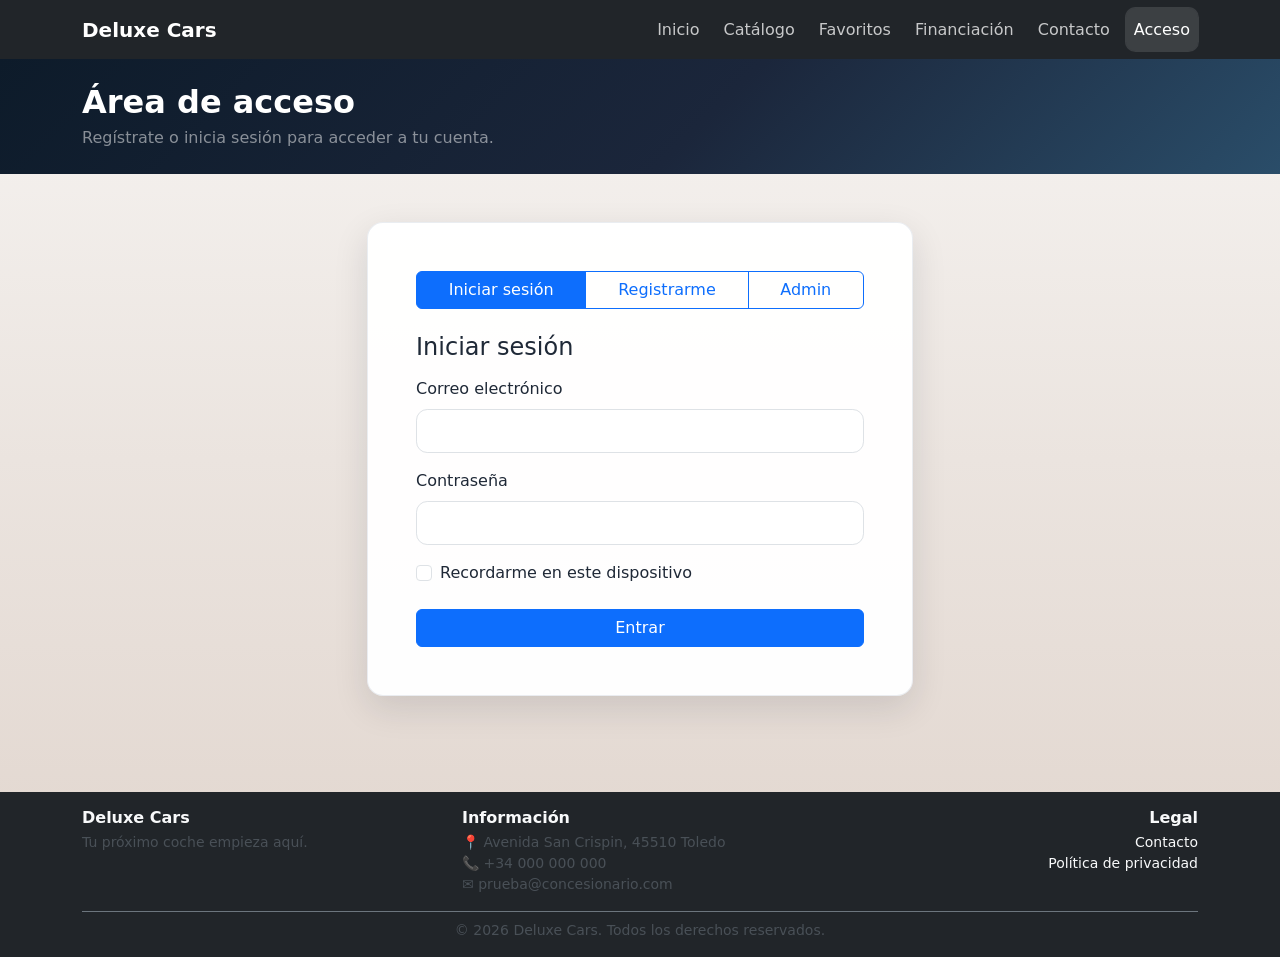
==== src/acceso.html @ f3bdb13a "Add Deluxe Cars website Co-authored-by: Copilot <223556219+Copilot@users.noreply.github.com>" ====
<!doctype html>
<html lang="es">
<head>
    <meta charset="utf-8">
    <meta name="viewport" content="width=device-width, initial-scale=1">
    <title>Acceso - Deluxe Cars</title>
    <link rel="icon" type="image/png" href="img/LogoDC.png">
    <link href="https://cdn.jsdelivr.net/npm/bootstrap@5.3.2/dist/css/bootstrap.min.css" rel="stylesheet">
    <style>

        .access-card {
            background: rgba(255, 255, 255, 0.96);
            border: 1px solid rgba(148, 163, 184, 0.2);
            border-radius: 1rem;
            box-shadow: 0 12px 35px rgba(15, 23, 42, 0.12);
        }
        .form-control {
            border-radius: 0.7rem;
            min-height: 44px;
        }


</style>
    <link rel="stylesheet" href="site.css">
</head>
<body>


<header class="access-hero py-4">
    <div class="container">
        <h1 class="h2 fw-bold mb-1">Área de acceso</h1>
        <p class="mb-0 text-white-50">Regístrate o inicia sesión para acceder a tu cuenta.</p>
    </div>
</header>

<main class="container my-5">
    <div class="row justify-content-center">
        <div class="col-lg-7 col-xl-6">
            <section class="access-card p-4 p-md-5">
                <div id="accessView">
                    <div class="btn-group w-100 mb-4" role="group" aria-label="Tipo de acceso">
                        <button type="button" class="btn btn-primary" data-view="login">Iniciar sesión</button>
                        <button type="button" class="btn btn-outline-primary" data-view="register">Registrarme</button>
                        <button type="button" class="btn btn-outline-primary" data-view="admin">Admin</button>
                    </div>

                    <form id="loginForm">
                        <h2 class="h4 mb-3">Iniciar sesión</h2>
                        <div class="mb-3">
                            <label for="loginEmail" class="form-label">Correo electrónico</label>
                            <input type="email" class="form-control" id="loginEmail" autocomplete="username" required>
                        </div>
                        <div class="mb-3">
                            <label for="loginPassword" class="form-label">Contraseña</label>
                            <input type="password" class="form-control" id="loginPassword" autocomplete="current-password" required>
                        </div>
                        <div class="form-check mb-3">
                            <input class="form-check-input" type="checkbox" id="rememberMe">
                            <label class="form-check-label" for="rememberMe">Recordarme en este dispositivo</label>
                        </div>
                        <button type="submit" class="btn btn-primary w-100 mt-2">Entrar</button>
                    </form>

                    <form id="registerForm" class="d-none">
                        <h2 class="h4 mb-3">Crear una cuenta</h2>
                        <div class="mb-3">
                            <label for="registerName" class="form-label">Nombre</label>
                            <input type="text" class="form-control" id="registerName" autocomplete="name" maxlength="80" required>
                        </div>
                        <div class="mb-3">
                            <label for="registerEmail" class="form-label">Correo electrónico</label>
                            <input type="email" class="form-control" id="registerEmail" autocomplete="email" required>
                        </div>
                        <div class="mb-3">
                            <label for="registerPassword" class="form-label">Contraseña</label>
                            <input type="password" class="form-control" id="registerPassword" minlength="8"
                                   autocomplete="new-password" required>
                            <div class="form-text">Debe tener al menos 8 caracteres.</div>
                        </div>
                        <button type="submit" class="btn btn-primary w-100 mt-2">Crear cuenta</button>
                    </form>

                    <form id="adminForm" class="d-none">
                        <h2 class="h4 mb-3">Acceso de administrador</h2>
                        <div class="alert alert-warning small" role="note">
                            Acceso de demostración: <strong>admin@deluxecars.com</strong> /
                            <strong>Admin123!</strong>. No usar estas credenciales en producción.
                        </div>
                        <div class="mb-3">
                            <label for="adminEmail" class="form-label">Correo de administrador</label>
                            <input type="email" class="form-control" id="adminEmail" autocomplete="username" required>
                        </div>
                        <div class="mb-3">
                            <label for="adminPassword" class="form-label">Contraseña</label>
                            <input type="password" class="form-control" id="adminPassword" autocomplete="current-password" required>
                        </div>
                        <button type="submit" class="btn btn-primary w-100 mt-2">Acceder como admin</button>
                    </form>

                    <div id="feedback" class="alert d-none mt-4 mb-0" role="status" aria-live="polite"></div>
                </div>

                <div id="accountView" class="d-none">
                    <h2 class="h4 mb-2" id="welcomeTitle"></h2>
                    <p class="text-muted" id="accountDescription"></p>
                    <div id="adminUsers" class="d-none">
                        <h3 class="h5">Gestionar catálogo</h3>
                        <p class="small text-muted">Los cambios se guardan en este navegador y aparecerán en la página Modelos.</p>
                        <form id="addCarForm" class="row g-2 mb-4">
                            <input type="hidden" id="editingCarId">
                            <div class="col-md-6">
                                <label for="carName" class="form-label">Modelo</label>
                                <input type="text" id="carName" class="form-control" maxlength="80" required>
                            </div>
                            <div class="col-md-3">
                                <label for="carYear" class="form-label">Año</label>
                                <input type="number" id="carYear" class="form-control" min="1900" max="2100" required>
                            </div>
                            <div class="col-md-3">
                                <label for="carPrice" class="form-label">Precio (€)</label>
                                <input type="number" id="carPrice" class="form-control" min="1" step="1" required>
                            </div>
                            <div class="col-12">
                                <label for="carImage" class="form-label">Ruta o URL de imagen (opcional)</label>
                                <input type="text" id="carImage" class="form-control" maxlength="300"
                                       placeholder="img/mi-coche.png">
                            </div>
                            <div class="col-12">
                                <label for="carDescription" class="form-label">Descripción para la ficha</label>
                                <textarea id="carDescription" class="form-control" rows="2" maxlength="500"
                                          placeholder="Gasolina · Sedán · Sport"></textarea>
                            </div>
                            <div class="col-12">
                                <label for="carSpecs" class="form-label">Ficha técnica</label>
                                <textarea id="carSpecs" class="form-control" rows="3" maxlength="1000"
                                          placeholder="Un dato por línea, por ejemplo: Motor: 2.0 TFSI"></textarea>
                            </div>
                            <div class="col-12">
                                <label for="carTags" class="form-label">Etiquetas del catálogo</label>
                                <input type="text" id="carTags" class="form-control" maxlength="250"
                                       placeholder="Deportivo, Premium, Tecnología">
                                <div class="form-text">Separa las etiquetas con comas.</div>
                            </div>
                            <div class="col-12">
                                <button id="saveCarButton" type="submit" class="btn btn-primary mt-2">Añadir coche</button>
                                <button id="cancelCarEdit" type="button" class="btn btn-outline-secondary mt-2 d-none">Cancelar edición</button>
                            </div>
                        </form>
                        <div id="carFeedback" class="alert d-none" role="status" aria-live="polite"></div>
                        <div class="table-responsive">
                            <table class="table table-sm align-middle">
                                <thead><tr><th>Modelo</th><th>Año</th><th>Precio</th><th></th></tr></thead>
                                <tbody id="carList"></tbody>
                            </table>
                        </div>
                        <hr class="my-4">
                        <h3 class="h5">Añadir y gestionar coches del inicio</h3>
                        <p class="small text-muted">Marca los coches del catálogo que quieras mostrar en index, incluidos los que añadas. Para cambiar sus datos, usa «Editar» en el catálogo.</p>
                        <div id="homeCarList" class="row g-2 mb-3"></div>
                        <button id="saveHomeCars" type="button" class="btn btn-primary">Guardar coches del inicio</button>
                        <div id="homeFeedback" class="alert d-none mt-3 mb-0" role="status" aria-live="polite"></div>
                    </div>
                    <button id="logoutButton" type="button" class="btn btn-outline-secondary mt-3">Cerrar sesión</button>
                </div>
            </section>
        </div>
    </div>
</main>



<script src="https://cdn.jsdelivr.net/npm/bootstrap@5.3.2/dist/js/bootstrap.bundle.min.js"></script>
<script>
    const USERS_KEY = 'deluxeCarsUsers';
    const SESSION_KEY = 'deluxeCarsSession';
    const ADMIN_EMAIL = 'admin@deluxecars.com';
    const ADMIN_PASSWORD = 'Admin123!';
    const CARS_KEY = 'deluxeCarsInventory';
    const HOME_CARS_KEY = 'deluxeCarsHomeFeatured';
    const defaultHomeCarIds = ['seat-leon-fr', 'ford-mustang', 'audi-q5', 'audi-rs3', 'bmw-serie-3'];
    const catalogCars = [
        { id: 'seat-leon-fr', name: 'Seat Leon FR', year: 2026, price: 38900, image: 'img/seatLeonFrMk42026.png', description: 'El SEAT León FR (Formula Racing) es un coche compacto de cinco puertas que combina una estética deportiva con un enfoque equilibrado para el uso diario.', specs: ['Motor: 1.5 eTSI / 115 CV', 'Combustible: Híbrido', 'Transmisión: Automática', 'Potencia: 115 CV', 'Puertas: 5', 'Aceleración: 10,4 s 0-100 km/h'], tags: ['Eficiente', 'Deportivo', 'Tecnología'] },
        { id: 'ford-mustang', name: 'Ford Mustang', year: 2023, price: 58400, image: 'img/FordMustang2023.png', description: 'Clásico deportivo americano con motor V8 y comportamiento dinámico contundente.', specs: ['Motor: V8 5.0', 'Combustible: Gasolina', 'Transmisión: Automática', 'Potencia: 480 CV', 'Puertas: 2', 'Aceleración: 4,3 s 0-100 km/h'], tags: ['V8', 'Potencia', 'Icono'] },
        { id: 'audi-q5', name: 'Audi Q5', year: 2022, price: 49200, image: 'img/AudiQ52022.png', description: 'SUV premium, cómoda y con buena eficiencia gracias a su versión híbrida.', specs: ['Motor: 2.0 TFSI / Híbrido', 'Combustible: Híbrido', 'Transmisión: Automática', 'Potencia: 265 CV', 'Puertas: 5', 'Aceleración: 6,1 s 0-100 km/h'], tags: ['SUV', 'Confort', 'Tecnología'] },
        { id: 'bmw-serie-3', name: 'BMW Serie 3', year: 2024, price: 44800, image: 'https://images.unsplash.com/photo-1492144534655-ae79c964c9d7?auto=format&fit=crop&w=900&q=80', description: 'Berlina premium con un equilibrio ideal entre deportividad, confort y tecnología.', specs: ['Motor: 2.0 Diesel', 'Combustible: Diésel', 'Transmisión: Automática', 'Potencia: 190 CV', 'Puertas: 4', 'Aceleración: 7,5 s 0-100 km/h'], tags: ['Berlina', 'Premium', 'Elegancia'] },
        { id: 'audi-rs3', name: 'Audi RS3', year: 2024, price: 74985, image: 'img/AudiRs32024.png', description: 'El Audi RS3 es un deportivo compacto de altas prestaciones, con un motor de cinco cilindros y 400 CV, aerodinámica avanzada y tracción total quattro con divisor de par (torque splitter).', specs: ['Motor: 2.5 TFSI', 'Combustible: Gasolina', 'Transmisión: Automática', 'Potencia: 400 CV', 'Puertas: 5', 'Aceleración: 3,8 s 0-100 km/h'], tags: ['Sport', 'Quattro', '400 CV'] },
        { id: 'mercedes-c-class', name: 'Mercedes C-Class', year: 2025, price: 46900, image: 'https://images.unsplash.com/photo-1544636331-e26879cd4d9b?auto=format&fit=crop&w=900&q=80', description: 'Sedán de lujo con tecnología avanzada y un interior muy refinado.', specs: ['Motor: 2.0 Hybrid', 'Combustible: Híbrido', 'Transmisión: Automática', 'Potencia: 258 CV', 'Puertas: 4', 'Aceleración: 6,4 s 0-100 km/h'], tags: ['Sedán', 'Lujoso', 'Seguridad'] },
        { id: 'volkswagen-golf-gti', name: 'Volkswagen Golf GTI', year: 2024, price: 36700, image: 'https://images.unsplash.com/photo-1511919884226-fd3cad34687c?auto=format&fit=crop&w=900&q=80', description: 'Hatchback deportivo con gran carácter, rapidez y un estilo muy reconocible.', specs: ['Motor: 2.0 TSI', 'Combustible: Gasolina', 'Transmisión: Manual', 'Potencia: 245 CV', 'Puertas: 5', 'Aceleración: 5,9 s 0-100 km/h'], tags: ['GTI', 'Compacto', 'Rendimiento'] }
    ];
    const accessView = document.getElementById('accessView');
    const accountView = document.getElementById('accountView');
    const feedback = document.getElementById('feedback');

    function getUsers() {
        const savedUsers = localStorage.getItem(USERS_KEY);
        const users = savedUsers ? JSON.parse(savedUsers) : [];
        if (!Array.isArray(users)) {
            throw new Error('No se pudieron leer las cuentas guardadas. Borra los datos locales del sitio e inténtalo de nuevo.');
        }
        return users;
    }

    function getInventory() {
        const savedInventory = localStorage.getItem(CARS_KEY);
        const inventory = savedInventory ? JSON.parse(savedInventory) : { added: [], deleted: [], updated: {} };
        if (!inventory || !Array.isArray(inventory.added) || !Array.isArray(inventory.deleted)) {
            throw new Error('No se pudo leer el catálogo guardado en este navegador.');
        }
        if (!inventory.updated || typeof inventory.updated !== 'object' || Array.isArray(inventory.updated)) {
            inventory.updated = {};
        }
        return inventory;
    }

    function showCarFeedback(message, type) {
        const carFeedback = document.getElementById('carFeedback');
        carFeedback.textContent = message;
        carFeedback.className = 'alert alert-' + type;
    }

    function beginCarEdit(car) {
        document.getElementById('editingCarId').value = car.id;
        document.getElementById('carName').value = car.name;
        document.getElementById('carYear').value = car.year;
        document.getElementById('carPrice').value = car.price;
        document.getElementById('carImage').value = car.image || '';
        document.getElementById('carDescription').value = car.description || '';
        document.getElementById('carSpecs').value = Array.isArray(car.specs) ? car.specs.join('\n') : '';
        document.getElementById('carTags').value = Array.isArray(car.tags) ? car.tags.join(', ') : '';
        document.getElementById('saveCarButton').textContent = 'Guardar cambios';
        document.getElementById('cancelCarEdit').classList.remove('d-none');
        document.getElementById('carName').focus();
    }

    function resetCarForm() {
        document.getElementById('addCarForm').reset();
        document.getElementById('editingCarId').value = '';
        document.getElementById('saveCarButton').textContent = 'Añadir coche';
        document.getElementById('cancelCarEdit').classList.add('d-none');
    }

    function renderCars() {
        const inventory = getInventory();
        const carList = document.getElementById('carList');
        carList.replaceChildren();
        const cars = catalogCars.filter(car => !inventory.deleted.includes(car.id))
            .concat(inventory.added)
            .map(car => ({ ...car, ...inventory.updated[car.id] }));

        cars.forEach(car => {
            const row = document.createElement('tr');
            const nameCell = document.createElement('td');
            const yearCell = document.createElement('td');
            const priceCell = document.createElement('td');
            const actionCell = document.createElement('td');
            const editButton = document.createElement('button');
            const deleteButton = document.createElement('button');
            nameCell.textContent = car.name;
            yearCell.textContent = car.year;
            priceCell.textContent = new Intl.NumberFormat('es-ES', {
                style: 'currency',
                currency: 'EUR'
            }).format(car.price);
            editButton.type = 'button';
            editButton.className = 'btn btn-outline-primary btn-sm me-1';
            editButton.textContent = 'Editar';
            editButton.addEventListener('click', () => beginCarEdit(car));
            deleteButton.type = 'button';
            deleteButton.className = 'btn btn-outline-danger btn-sm';
            deleteButton.textContent = 'Eliminar';
            deleteButton.addEventListener('click', () => {
                try {
                    const current = getInventory();
                    if (car.id.startsWith('custom-')) {
                        current.added = current.added.filter(item => item.id !== car.id);
                    } else if (!current.deleted.includes(car.id)) {
                        current.deleted.push(car.id);
                    }
                    delete current.updated[car.id];
                    localStorage.setItem(CARS_KEY, JSON.stringify(current));
                    renderCars();
                    renderHomeCars();
                    showCarFeedback('Coche eliminado del catálogo.', 'success');
                } catch (error) {
                    showCarFeedback(error.message || 'No se pudo eliminar el coche.', 'danger');
                }
            });
            actionCell.append(editButton, deleteButton);
            row.append(nameCell, yearCell, priceCell, actionCell);
            carList.appendChild(row);
        });
    }

    function renderHomeCars() {
        const inventory = getInventory();
        const storedFeatured = localStorage.getItem(HOME_CARS_KEY);
        const featured = storedFeatured ? JSON.parse(storedFeatured) : defaultHomeCarIds;
        if (!Array.isArray(featured) || featured.some(id => typeof id !== 'string')) {
            throw new Error('No se pudo leer la selección de coches del inicio.');
        }
        const availableCars = catalogCars.filter(car => !inventory.deleted.includes(car.id))
            .concat(inventory.added)
            .map(car => ({ ...car, ...inventory.updated[car.id] }));
        const list = document.getElementById('homeCarList');
        list.replaceChildren();
        availableCars.forEach(car => {
            const column = document.createElement('div');
            column.className = 'col-md-6';
            const label = document.createElement('label');
            label.className = 'form-check border rounded p-3 d-flex align-items-center gap-2';
            const checkbox = document.createElement('input');
            checkbox.type = 'checkbox';
            checkbox.className = 'form-check-input mt-0';
            checkbox.value = car.id;
            checkbox.checked = featured.includes(car.id);
            const name = document.createElement('span');
            name.textContent = car.name;
            label.append(checkbox, name);
            column.appendChild(label);
            list.appendChild(column);
        });
    }

    async function hashPassword(password, salt) {
        if (!window.crypto || !window.crypto.subtle) {
            throw new Error('Este navegador no permite crear cuentas en este contexto. Abre la web desde localhost o HTTPS.');
        }
        const data = new TextEncoder().encode(salt + password);
        const digest = await window.crypto.subtle.digest('SHA-256', data);
        return Array.from(new Uint8Array(digest), byte => byte.toString(16).padStart(2, '0')).join('');
    }

    function showFeedback(message, type) {
        feedback.textContent = message;
        feedback.className = 'alert alert-' + type + ' mt-4 mb-0';
    }

    function showForm(view) {
        document.querySelectorAll('#accessView form').forEach(form => form.classList.add('d-none'));
        document.getElementById(view + 'Form').classList.remove('d-none');
        document.querySelectorAll('[data-view]').forEach(button => {
            const isActive = button.dataset.view === view;
            button.className = isActive ? 'btn btn-primary' : 'btn btn-outline-primary';
        });
        feedback.classList.add('d-none');
    }

    function renderSession(session) {
        accessView.classList.add('d-none');
        accountView.classList.remove('d-none');
        document.getElementById('welcomeTitle').textContent =
            session.role === 'admin' ? 'Panel de administración' : '¡Hola, ' + session.name + '!';
        document.getElementById('accountDescription').textContent =
            session.role === 'admin'
                ? 'Has accedido como administrador de demostración.'
                : 'Has iniciado sesión como ' + session.email + '.';

        const adminUsers = document.getElementById('adminUsers');
        adminUsers.classList.toggle('d-none', session.role !== 'admin');
        if (session.role === 'admin') {
            renderCars();
            renderHomeCars();
        }
    }

    document.querySelectorAll('[data-view]').forEach(button => {
        button.addEventListener('click', () => showForm(button.dataset.view));
    });

    document.getElementById('registerForm').addEventListener('submit', async event => {
        event.preventDefault();
        const name = document.getElementById('registerName').value.trim();
        const email = document.getElementById('registerEmail').value.trim().toLowerCase();
        const password = document.getElementById('registerPassword').value;
        if (name.length === 0) {
            showFeedback('Escribe tu nombre para crear la cuenta.', 'danger');
            return;
        }
        try {
            const users = getUsers();
            if (users.some(user => user.email === email) || email === ADMIN_EMAIL) {
                showFeedback('Ya existe una cuenta con ese correo electrónico.', 'danger');
                return;
            }
            const salt = Array.from(window.crypto.getRandomValues(new Uint8Array(16)),
                byte => byte.toString(16).padStart(2, '0')).join('');
            const passwordHash = await hashPassword(password, salt);
            users.push({ name, email, salt, passwordHash });
            localStorage.setItem(USERS_KEY, JSON.stringify(users));
            showFeedback('Cuenta creada. Ya puedes iniciar sesión.', 'success');
            event.target.reset();
            showForm('login');
            showFeedback('Cuenta creada. Ya puedes iniciar sesión.', 'success');
            document.getElementById('loginEmail').value = email;
        } catch (error) {
            showFeedback(error.message || 'No se pudo guardar la cuenta en este navegador.', 'danger');
        }
    });

    document.getElementById('loginForm').addEventListener('submit', async event => {
        event.preventDefault();
        const email = document.getElementById('loginEmail').value.trim().toLowerCase();
        const password = document.getElementById('loginPassword').value;
        try {
            const user = getUsers().find(account => account.email === email);
            if (!user || await hashPassword(password, user.salt) !== user.passwordHash) {
                showFeedback('El correo o la contraseña no son correctos.', 'danger');
                return;
            }
            const session = { role: 'user', name: user.name, email: user.email };
            sessionStorage.setItem(SESSION_KEY, JSON.stringify(session));
            if (document.getElementById('rememberMe').checked) {
                localStorage.setItem(SESSION_KEY, JSON.stringify(session));
            } else {
                localStorage.removeItem(SESSION_KEY);
            }
            renderSession(session);
        } catch (error) {
            showFeedback(error.message || 'No se pudo iniciar sesión.', 'danger');
        }
    });

    document.getElementById('adminForm').addEventListener('submit', event => {
        event.preventDefault();
        const email = document.getElementById('adminEmail').value.trim().toLowerCase();
        const password = document.getElementById('adminPassword').value;
        if (email !== ADMIN_EMAIL || password !== ADMIN_PASSWORD) {
            showFeedback('Las credenciales de administrador no son correctas.', 'danger');
            return;
        }
        const session = { role: 'admin', name: 'Administrador', email: ADMIN_EMAIL };
        sessionStorage.setItem(SESSION_KEY, JSON.stringify(session));
        localStorage.removeItem(SESSION_KEY);
        renderSession(session);
    });

    document.getElementById('addCarForm').addEventListener('submit', event => {
        event.preventDefault();
        const name = document.getElementById('carName').value.trim();
        const year = Number(document.getElementById('carYear').value);
        const price = Number(document.getElementById('carPrice').value);
        const image = document.getElementById('carImage').value.trim();
        const description = document.getElementById('carDescription').value.trim();
        const specs = document.getElementById('carSpecs').value.split('\n')
            .map(spec => spec.trim()).filter(Boolean);
        const tags = [...new Set(document.getElementById('carTags').value.split(',')
            .map(tag => tag.trim()).filter(Boolean))];
        const editingCarId = document.getElementById('editingCarId').value;
        if (!name || !Number.isInteger(year) || year < 1900 || year > 2100 || !Number.isFinite(price) || price <= 0) {
            showCarFeedback('Introduce un modelo, un año válido y un precio mayor que cero.', 'danger');
            return;
        }
        try {
            const inventory = getInventory();
            const carData = { name, year, price, image, description, specs, tags };
            if (editingCarId) {
                if (editingCarId.startsWith('custom-')) {
                    const car = inventory.added.find(item => item.id === editingCarId);
                    if (!car) {
                        throw new Error('No se encontró el coche que quieres modificar.');
                    }
                    Object.assign(car, carData);
                } else {
                    inventory.updated[editingCarId] = carData;
                }
            } else {
                const id = 'custom-' + Date.now().toString(36) + '-' + Math.random().toString(36).slice(2, 8);
                inventory.added.push({ id, ...carData });
            }
            localStorage.setItem(CARS_KEY, JSON.stringify(inventory));
            resetCarForm();
            renderCars();
            renderHomeCars();
            showCarFeedback(editingCarId
                ? 'Cambios guardados en el catálogo.'
                : 'Coche añadido. Ya aparece en el catálogo.', 'success');
        } catch (error) {
            showCarFeedback(error.message || 'No se pudo guardar el coche.', 'danger');
        }
    });

    document.getElementById('cancelCarEdit').addEventListener('click', resetCarForm);

    document.getElementById('saveHomeCars').addEventListener('click', () => {
        const selected = Array.from(document.querySelectorAll('#homeCarList input:checked'))
            .map(checkbox => checkbox.value);
        try {
            localStorage.setItem(HOME_CARS_KEY, JSON.stringify(selected));
            const homeFeedback = document.getElementById('homeFeedback');
            homeFeedback.textContent = 'Selección del inicio guardada.';
            homeFeedback.className = 'alert alert-success mt-3 mb-0';
        } catch (error) {
            const homeFeedback = document.getElementById('homeFeedback');
            homeFeedback.textContent = error.message || 'No se pudo guardar la selección del inicio.';
            homeFeedback.className = 'alert alert-danger mt-3 mb-0';
        }
    });

    document.getElementById('logoutButton').addEventListener('click', () => {
        sessionStorage.removeItem(SESSION_KEY);
        localStorage.removeItem(SESSION_KEY);
        accountView.classList.add('d-none');
        accessView.classList.remove('d-none');
        showForm('login');
    });

    const existingSession = sessionStorage.getItem(SESSION_KEY) || localStorage.getItem(SESSION_KEY);
    if (existingSession) {
        const session = JSON.parse(existingSession);
        if (session && (session.role === 'user' || session.role === 'admin')) {
            renderSession(session);
        }
    }
</script>
    <script src="site.js"></script>
</body>
</html>
---- src/site.css ----
html,
body {
    min-height: 100%;
}

body {
    display: flex;
    flex-direction: column;
    min-height: 100vh;
    color: #1f2937;
    background: linear-gradient(180deg, #f7f5f3 0%, #ebe4df 48%, #e0d4cc 100%);
}

main {
    flex: 1;
}

.catalog-hero,
.finance-hero,
.contact-hero,
.access-hero {
    color: #fff;
    background: linear-gradient(135deg, #0d1b2a, #1b263b 55%, #2a4d69);
}

.navbar-nav .nav-link {
    padding: 0.6rem 0.9rem;
    border-radius: 0.6rem;
    color: rgba(255, 255, 255, 0.75);
    transition: all 0.25s ease;
}

.navbar-nav .nav-link:hover {
    color: #fff;
    background: rgba(255, 255, 255, 0.08);
    transform: translateY(-1px);
}

.navbar-nav .nav-link.active {
    color: #fff;
    background: rgba(255, 255, 255, 0.12);
    box-shadow: 0 0 0 1px rgba(255, 255, 255, 0.12);
}
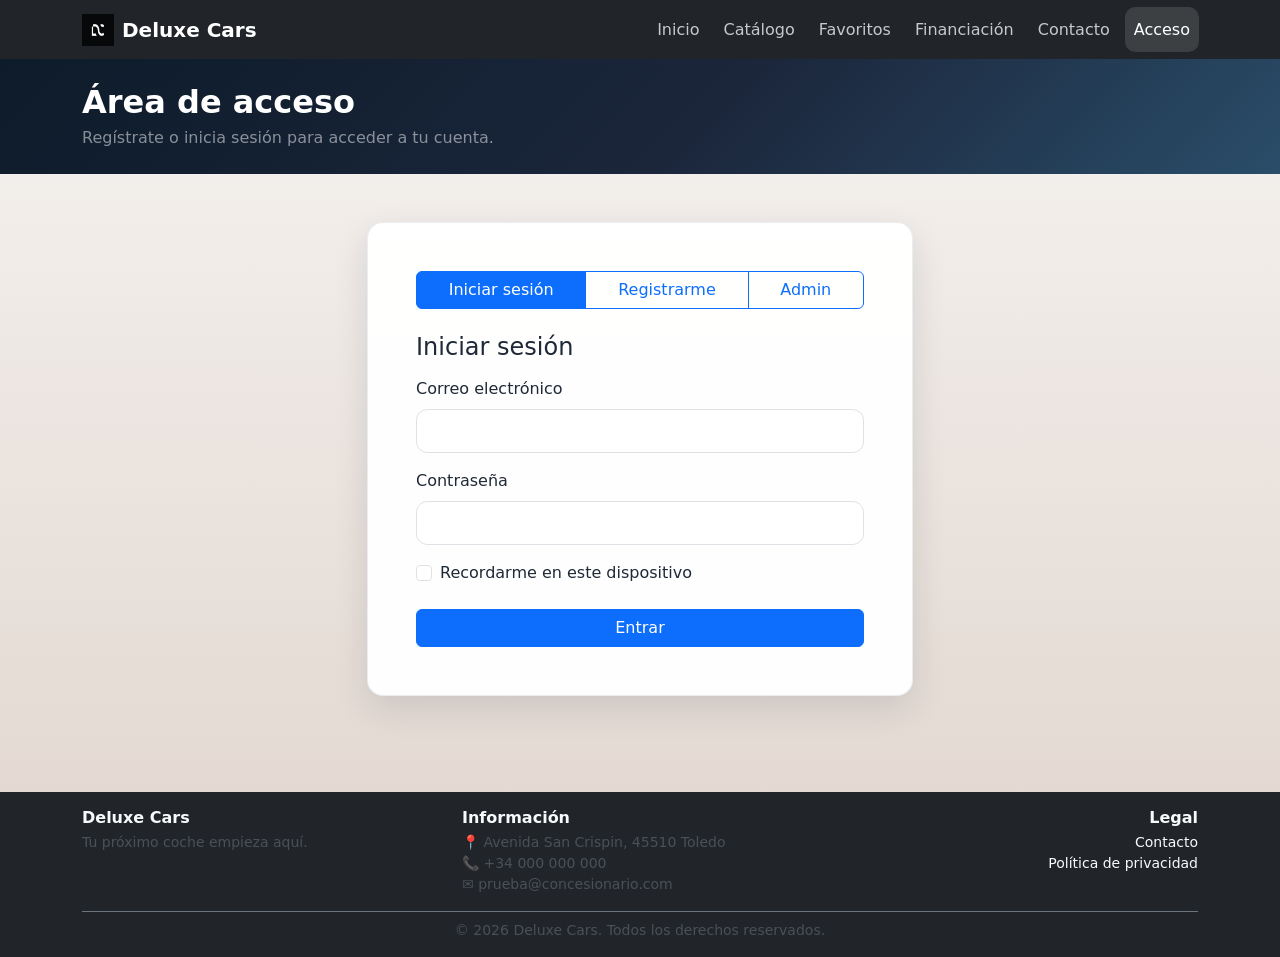
==== commit 18c1121b: "Actualiza el catálogo y la presentación del sitio Co-authored-by: Copilot <223556219+Copilot@users.n" ====
--- a/src/acceso.html
+++ b/src/acceso.html
@@ -5,7 +5,7 @@
     <meta name="viewport" content="width=device-width, initial-scale=1">
     <title>Acceso - Deluxe Cars</title>
     <link rel="icon" type="image/png" href="img/LogoDC.png">
-    <link href="https://cdn.jsdelivr.net/npm/bootstrap@5.3.2/dist/css/bootstrap.min.css" rel="stylesheet">
+    <link href="../css/bootstrap.min.css" rel="stylesheet">
     <style>
 
         .access-card {
@@ -84,7 +84,7 @@
                         <h2 class="h4 mb-3">Acceso de administrador</h2>
                         <div class="alert alert-warning small" role="note">
                             Acceso de demostración: <strong>admin@deluxecars.com</strong> /
-                            <strong>Admin123!</strong>. No usar estas credenciales en producción.
+                            <strong>admin</strong>. No usar estas credenciales en producción.
                         </div>
                         <div class="mb-3">
                             <label for="adminEmail" class="form-label">Correo de administrador</label>
@@ -169,28 +169,21 @@
 
 
 
-<script src="https://cdn.jsdelivr.net/npm/bootstrap@5.3.2/dist/js/bootstrap.bundle.min.js"></script>
+<script src="../js/bootstrap.bundle.min.js"></script>
+<script src="catalog-data.js"></script>
 <script>
     const USERS_KEY = 'deluxeCarsUsers';
     const SESSION_KEY = 'deluxeCarsSession';
     const ADMIN_EMAIL = 'admin@deluxecars.com';
-    const ADMIN_PASSWORD = 'Admin123!';
+    const ADMIN_PASSWORD = 'admin';
     const CARS_KEY = 'deluxeCarsInventory';
     const HOME_CARS_KEY = 'deluxeCarsHomeFeatured';
     const defaultHomeCarIds = ['seat-leon-fr', 'ford-mustang', 'audi-q5', 'audi-rs3', 'bmw-serie-3'];
-    const catalogCars = [
-        { id: 'seat-leon-fr', name: 'Seat Leon FR', year: 2026, price: 38900, image: 'img/seatLeonFrMk42026.png', description: 'El SEAT León FR (Formula Racing) es un coche compacto de cinco puertas que combina una estética deportiva con un enfoque equilibrado para el uso diario.', specs: ['Motor: 1.5 eTSI / 115 CV', 'Combustible: Híbrido', 'Transmisión: Automática', 'Potencia: 115 CV', 'Puertas: 5', 'Aceleración: 10,4 s 0-100 km/h'], tags: ['Eficiente', 'Deportivo', 'Tecnología'] },
-        { id: 'ford-mustang', name: 'Ford Mustang', year: 2023, price: 58400, image: 'img/FordMustang2023.png', description: 'Clásico deportivo americano con motor V8 y comportamiento dinámico contundente.', specs: ['Motor: V8 5.0', 'Combustible: Gasolina', 'Transmisión: Automática', 'Potencia: 480 CV', 'Puertas: 2', 'Aceleración: 4,3 s 0-100 km/h'], tags: ['V8', 'Potencia', 'Icono'] },
-        { id: 'audi-q5', name: 'Audi Q5', year: 2022, price: 49200, image: 'img/AudiQ52022.png', description: 'SUV premium, cómoda y con buena eficiencia gracias a su versión híbrida.', specs: ['Motor: 2.0 TFSI / Híbrido', 'Combustible: Híbrido', 'Transmisión: Automática', 'Potencia: 265 CV', 'Puertas: 5', 'Aceleración: 6,1 s 0-100 km/h'], tags: ['SUV', 'Confort', 'Tecnología'] },
-        { id: 'bmw-serie-3', name: 'BMW Serie 3', year: 2024, price: 44800, image: 'https://images.unsplash.com/photo-1492144534655-ae79c964c9d7?auto=format&fit=crop&w=900&q=80', description: 'Berlina premium con un equilibrio ideal entre deportividad, confort y tecnología.', specs: ['Motor: 2.0 Diesel', 'Combustible: Diésel', 'Transmisión: Automática', 'Potencia: 190 CV', 'Puertas: 4', 'Aceleración: 7,5 s 0-100 km/h'], tags: ['Berlina', 'Premium', 'Elegancia'] },
-        { id: 'audi-rs3', name: 'Audi RS3', year: 2024, price: 74985, image: 'img/AudiRs32024.png', description: 'El Audi RS3 es un deportivo compacto de altas prestaciones, con un motor de cinco cilindros y 400 CV, aerodinámica avanzada y tracción total quattro con divisor de par (torque splitter).', specs: ['Motor: 2.5 TFSI', 'Combustible: Gasolina', 'Transmisión: Automática', 'Potencia: 400 CV', 'Puertas: 5', 'Aceleración: 3,8 s 0-100 km/h'], tags: ['Sport', 'Quattro', '400 CV'] },
-        { id: 'mercedes-c-class', name: 'Mercedes C-Class', year: 2025, price: 46900, image: 'https://images.unsplash.com/photo-1544636331-e26879cd4d9b?auto=format&fit=crop&w=900&q=80', description: 'Sedán de lujo con tecnología avanzada y un interior muy refinado.', specs: ['Motor: 2.0 Hybrid', 'Combustible: Híbrido', 'Transmisión: Automática', 'Potencia: 258 CV', 'Puertas: 4', 'Aceleración: 6,4 s 0-100 km/h'], tags: ['Sedán', 'Lujoso', 'Seguridad'] },
-        { id: 'volkswagen-golf-gti', name: 'Volkswagen Golf GTI', year: 2024, price: 36700, image: 'https://images.unsplash.com/photo-1511919884226-fd3cad34687c?auto=format&fit=crop&w=900&q=80', description: 'Hatchback deportivo con gran carácter, rapidez y un estilo muy reconocible.', specs: ['Motor: 2.0 TSI', 'Combustible: Gasolina', 'Transmisión: Manual', 'Potencia: 245 CV', 'Puertas: 5', 'Aceleración: 5,9 s 0-100 km/h'], tags: ['GTI', 'Compacto', 'Rendimiento'] }
-    ];
     const accessView = document.getElementById('accessView');
     const accountView = document.getElementById('accountView');
     const feedback = document.getElementById('feedback');
 
+    // Lee las cuentas guardadas en el navegador y comprueba que tengan el formato esperado.
     function getUsers() {
         const savedUsers = localStorage.getItem(USERS_KEY);
         const users = savedUsers ? JSON.parse(savedUsers) : [];
@@ -200,6 +193,7 @@
         return users;
     }
 
+    // Carga los coches añadidos, eliminados o modificados en el panel de administración.
     function getInventory() {
         const savedInventory = localStorage.getItem(CARS_KEY);
         const inventory = savedInventory ? JSON.parse(savedInventory) : { added: [], deleted: [], updated: {} };
@@ -212,12 +206,14 @@
         return inventory;
     }
 
+    // Muestra un mensaje después de añadir, editar o eliminar un coche.
     function showCarFeedback(message, type) {
         const carFeedback = document.getElementById('carFeedback');
         carFeedback.textContent = message;
         carFeedback.className = 'alert alert-' + type;
     }
 
+    // Rellena el formulario con los datos del coche que se va a editar.
     function beginCarEdit(car) {
         document.getElementById('editingCarId').value = car.id;
         document.getElementById('carName').value = car.name;
@@ -232,6 +228,7 @@
         document.getElementById('carName').focus();
     }
 
+    // Deja el formulario listo para añadir un coche nuevo.
     function resetCarForm() {
         document.getElementById('addCarForm').reset();
         document.getElementById('editingCarId').value = '';
@@ -239,6 +236,7 @@
         document.getElementById('cancelCarEdit').classList.add('d-none');
     }
 
+    // Actualiza la tabla de coches del panel de administración.
     function renderCars() {
         const inventory = getInventory();
         const carList = document.getElementById('carList');
@@ -247,6 +245,7 @@
             .concat(inventory.added)
             .map(car => ({ ...car, ...inventory.updated[car.id] }));
 
+        // Crea una fila con el coche y sus acciones de edición y borrado.
         cars.forEach(car => {
             const row = document.createElement('tr');
             const nameCell = document.createElement('td');
@@ -264,10 +263,12 @@
             editButton.type = 'button';
             editButton.className = 'btn btn-outline-primary btn-sm me-1';
             editButton.textContent = 'Editar';
+            // Carga este coche en el formulario cuando se pulsa Editar.
             editButton.addEventListener('click', () => beginCarEdit(car));
             deleteButton.type = 'button';
             deleteButton.className = 'btn btn-outline-danger btn-sm';
             deleteButton.textContent = 'Eliminar';
+            // Elimina el coche guardado y actualiza la tabla y la portada.
             deleteButton.addEventListener('click', () => {
                 try {
                     const current = getInventory();
@@ -291,6 +292,7 @@
         });
     }
 
+    // Muestra las casillas para elegir qué coches aparecen en la portada.
     function renderHomeCars() {
         const inventory = getInventory();
         const storedFeatured = localStorage.getItem(HOME_CARS_KEY);
@@ -303,6 +305,7 @@
             .map(car => ({ ...car, ...inventory.updated[car.id] }));
         const list = document.getElementById('homeCarList');
         list.replaceChildren();
+        // Añade una casilla por coche para elegir los destacados.
         availableCars.forEach(car => {
             const column = document.createElement('div');
             column.className = 'col-md-6';
@@ -321,6 +324,7 @@
         });
     }
 
+    // Crea una huella digital de la contraseña para no guardarla como texto normal.
     async function hashPassword(password, salt) {
         if (!window.crypto || !window.crypto.subtle) {
             throw new Error('Este navegador no permite crear cuentas en este contexto. Abre la web desde localhost o HTTPS.');
@@ -330,11 +334,13 @@
         return Array.from(new Uint8Array(digest), byte => byte.toString(16).padStart(2, '0')).join('');
     }
 
+    // Muestra un mensaje de resultado en los formularios de acceso.
     function showFeedback(message, type) {
         feedback.textContent = message;
         feedback.className = 'alert alert-' + type + ' mt-4 mb-0';
     }
 
+    // Cambia entre los formularios de inicio de sesión, registro y administrador.
     function showForm(view) {
         document.querySelectorAll('#accessView form').forEach(form => form.classList.add('d-none'));
         document.getElementById(view + 'Form').classList.remove('d-none');
@@ -345,6 +351,7 @@
         feedback.classList.add('d-none');
     }
 
+    // Enseña la cuenta iniciada y, si es administrador, carga sus herramientas.
     function renderSession(session) {
         accessView.classList.add('d-none');
         accountView.classList.remove('d-none');
@@ -363,10 +370,12 @@
         }
     }
 
+    // Cambia al formulario elegido por el usuario.
     document.querySelectorAll('[data-view]').forEach(button => {
         button.addEventListener('click', () => showForm(button.dataset.view));
     });
 
+    // Valida el registro, guarda la cuenta y prepara el formulario para iniciar sesión.
     document.getElementById('registerForm').addEventListener('submit', async event => {
         event.preventDefault();
         const name = document.getElementById('registerName').value.trim();
@@ -387,7 +396,6 @@
             const passwordHash = await hashPassword(password, salt);
             users.push({ name, email, salt, passwordHash });
             localStorage.setItem(USERS_KEY, JSON.stringify(users));
-            showFeedback('Cuenta creada. Ya puedes iniciar sesión.', 'success');
             event.target.reset();
             showForm('login');
             showFeedback('Cuenta creada. Ya puedes iniciar sesión.', 'success');
@@ -397,6 +405,7 @@
         }
     });
 
+    // Comprueba las credenciales y guarda la sesión del usuario.
     document.getElementById('loginForm').addEventListener('submit', async event => {
         event.preventDefault();
         const email = document.getElementById('loginEmail').value.trim().toLowerCase();
@@ -420,6 +429,7 @@
         }
     });
 
+    // Inicia la sesión de demostración del administrador.
     document.getElementById('adminForm').addEventListener('submit', event => {
         event.preventDefault();
         const email = document.getElementById('adminEmail').value.trim().toLowerCase();
@@ -434,6 +444,7 @@
         renderSession(session);
     });
 
+    // Añade un coche nuevo o guarda los cambios de uno existente.
     document.getElementById('addCarForm').addEventListener('submit', event => {
         event.preventDefault();
         const name = document.getElementById('carName').value.trim();
@@ -479,9 +490,12 @@
         }
     });
 
+    // Cancela la edición y limpia el formulario.
     document.getElementById('cancelCarEdit').addEventListener('click', resetCarForm);
 
+    // Guarda la selección de coches destacados de la portada.
     document.getElementById('saveHomeCars').addEventListener('click', () => {
+        // Guarda los identificadores de las casillas seleccionadas.
         const selected = Array.from(document.querySelectorAll('#homeCarList input:checked'))
             .map(checkbox => checkbox.value);
         try {
@@ -496,6 +510,7 @@
         }
     });
 
+    // Cierra la sesión y vuelve al formulario de acceso.
     document.getElementById('logoutButton').addEventListener('click', () => {
         sessionStorage.removeItem(SESSION_KEY);
         localStorage.removeItem(SESSION_KEY);
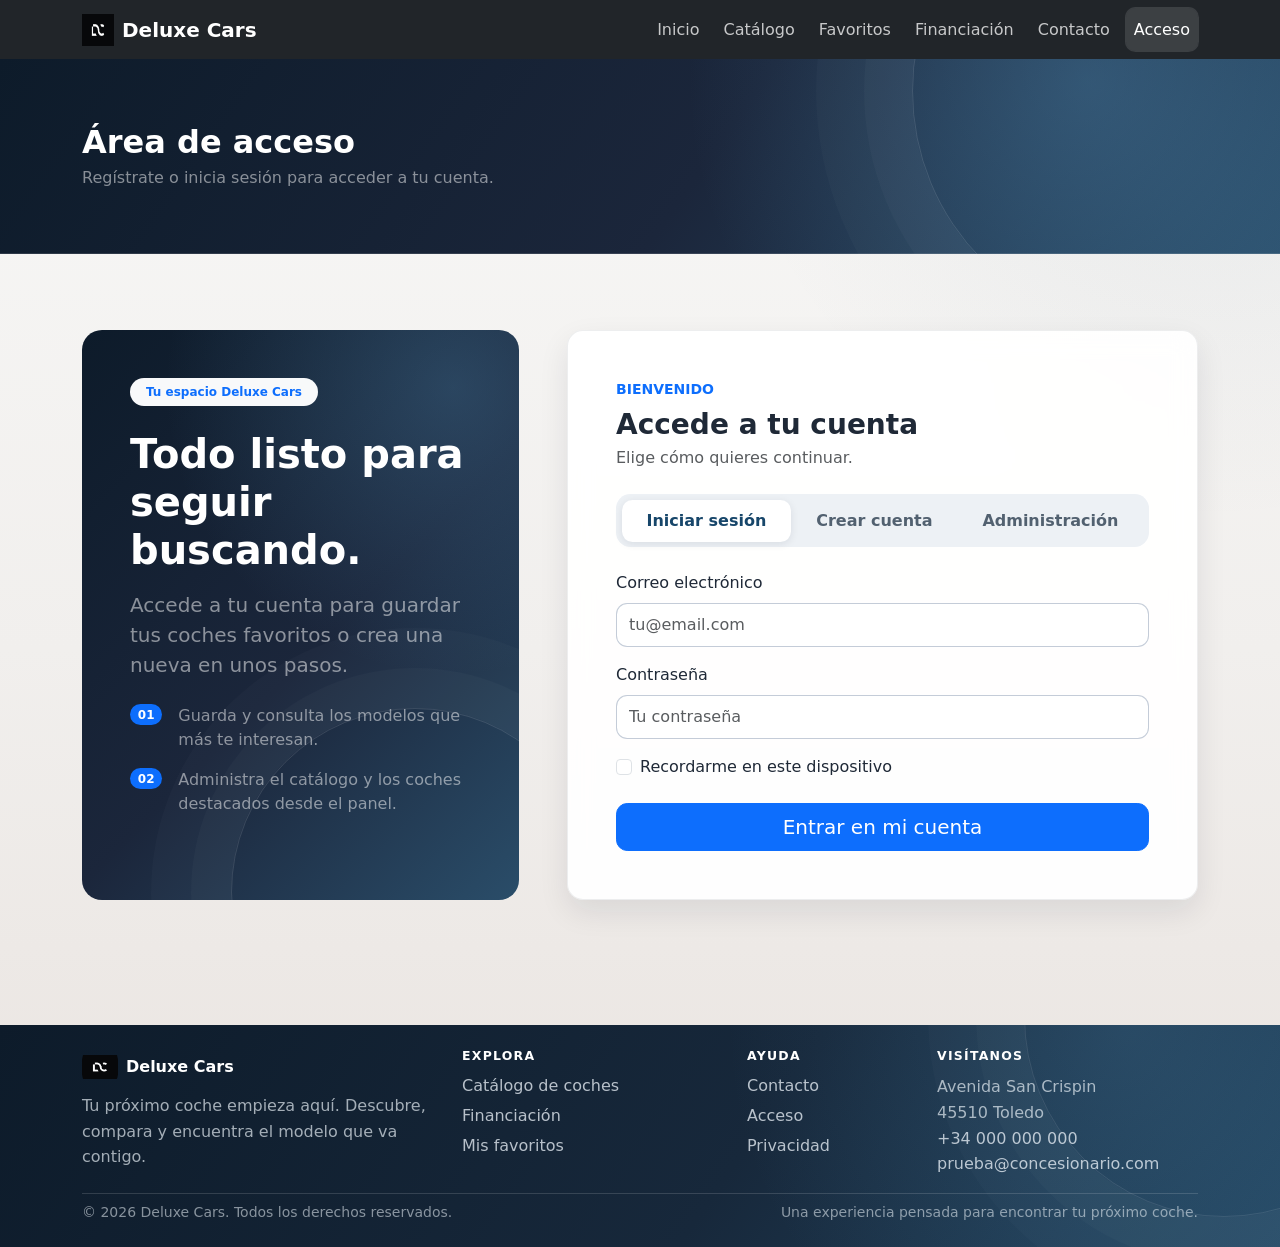
==== commit a7937cd0: "Organiza estilos, scripts y mejora la experiencia del sitio Co-authored-by: Copilot <223556219+Copil" ====
--- a/src/acceso.html
+++ b/src/acceso.html
@@ -6,21 +6,7 @@
     <title>Acceso - Deluxe Cars</title>
     <link rel="icon" type="image/png" href="img/LogoDC.png">
     <link href="../css/bootstrap.min.css" rel="stylesheet">
-    <style>
-
-        .access-card {
-            background: rgba(255, 255, 255, 0.96);
-            border: 1px solid rgba(148, 163, 184, 0.2);
-            border-radius: 1rem;
-            box-shadow: 0 12px 35px rgba(15, 23, 42, 0.12);
-        }
-        .form-control {
-            border-radius: 0.7rem;
-            min-height: 44px;
-        }
-
-
-</style>
+    <link rel="stylesheet" href="acceso.css">
     <link rel="stylesheet" href="site.css">
 </head>
 <body>
@@ -33,134 +19,217 @@
     </div>
 </header>
 
-<main class="container my-5">
-    <div class="row justify-content-center">
-        <div class="col-lg-7 col-xl-6">
-            <section class="access-card p-4 p-md-5">
+<main class="container access-main">
+    <div class="row g-4 g-xl-5 align-items-stretch">
+        <div class="col-lg-5">
+            <section class="access-intro h-100">
+                <div class="access-intro-content">
+                    <span class="badge rounded-pill bg-light text-primary px-3 py-2 mb-4">Tu espacio Deluxe Cars</span>
+                    <h2 class="display-6 fw-bold mb-3">Todo listo para seguir buscando.</h2>
+                    <p class="lead text-white-50 mb-4">Accede a tu cuenta para guardar tus coches favoritos o crea una nueva en unos pasos.</p>
+                    <div class="d-flex align-items-start gap-3 mb-3">
+                        <span class="badge rounded-pill text-bg-primary">01</span>
+                        <p class="mb-0 text-white-50">Guarda y consulta los modelos que más te interesan.</p>
+                    </div>
+                    <div class="d-flex align-items-start gap-3">
+                        <span class="badge rounded-pill text-bg-primary">02</span>
+                        <p class="mb-0 text-white-50">Administra el catálogo y los coches destacados desde el panel.</p>
+                    </div>
+                </div>
+            </section>
+        </div>
+        <div class="col-lg-7">
+            <section class="access-card p-4 p-md-5 h-100">
                 <div id="accessView">
-                    <div class="btn-group w-100 mb-4" role="group" aria-label="Tipo de acceso">
-                        <button type="button" class="btn btn-primary" data-view="login">Iniciar sesión</button>
-                        <button type="button" class="btn btn-outline-primary" data-view="register">Registrarme</button>
-                        <button type="button" class="btn btn-outline-primary" data-view="admin">Admin</button>
-                    </div>
-
-                    <form id="loginForm">
-                        <h2 class="h4 mb-3">Iniciar sesión</h2>
+                    <div class="mb-4">
+                        <p class="text-uppercase text-primary fw-bold small mb-2">Bienvenido</p>
+                        <h2 class="h3 fw-bold mb-1">Accede a tu cuenta</h2>
+                        <p class="text-muted mb-0">Elige cómo quieres continuar.</p>
+                    </div>
+                    <div class="nav nav-pills nav-fill access-tabs mb-4" role="group" aria-label="Tipo de acceso">
+                        <button type="button" class="nav-link active" id="loginTab" aria-controls="loginForm"
+                                aria-pressed="true" data-view="login">Iniciar sesión</button>
+                        <button type="button" class="nav-link" id="registerTab" aria-controls="registerForm"
+                                aria-pressed="false" data-view="register">Crear cuenta</button>
+                        <button type="button" class="nav-link" id="adminTab" aria-controls="adminForm"
+                                aria-pressed="false" data-view="admin">Administración</button>
+                    </div>
+
+                    <form id="loginForm" aria-labelledby="loginTab">
                         <div class="mb-3">
                             <label for="loginEmail" class="form-label">Correo electrónico</label>
-                            <input type="email" class="form-control" id="loginEmail" autocomplete="username" required>
+                            <input type="email" class="form-control" id="loginEmail" autocomplete="username"
+                                   placeholder="tu@email.com" required>
                         </div>
                         <div class="mb-3">
                             <label for="loginPassword" class="form-label">Contraseña</label>
-                            <input type="password" class="form-control" id="loginPassword" autocomplete="current-password" required>
-                        </div>
-                        <div class="form-check mb-3">
+                            <input type="password" class="form-control" id="loginPassword"
+                                   autocomplete="current-password" placeholder="Tu contraseña" required>
+                        </div>
+                        <div class="form-check mb-4">
                             <input class="form-check-input" type="checkbox" id="rememberMe">
                             <label class="form-check-label" for="rememberMe">Recordarme en este dispositivo</label>
                         </div>
-                        <button type="submit" class="btn btn-primary w-100 mt-2">Entrar</button>
+                        <button type="submit" class="btn btn-primary btn-lg w-100">Entrar en mi cuenta</button>
                     </form>
 
-                    <form id="registerForm" class="d-none">
-                        <h2 class="h4 mb-3">Crear una cuenta</h2>
+                    <form id="registerForm" class="d-none" aria-labelledby="registerTab">
+                        <p class="text-muted mb-3">Crea tu cuenta para guardar tus coches favoritos.</p>
                         <div class="mb-3">
                             <label for="registerName" class="form-label">Nombre</label>
-                            <input type="text" class="form-control" id="registerName" autocomplete="name" maxlength="80" required>
+                            <input type="text" class="form-control" id="registerName" autocomplete="name"
+                                   placeholder="Tu nombre" maxlength="80" required>
                         </div>
                         <div class="mb-3">
                             <label for="registerEmail" class="form-label">Correo electrónico</label>
-                            <input type="email" class="form-control" id="registerEmail" autocomplete="email" required>
+                            <input type="email" class="form-control" id="registerEmail" autocomplete="email"
+                                   placeholder="tu@email.com" required>
                         </div>
                         <div class="mb-3">
                             <label for="registerPassword" class="form-label">Contraseña</label>
                             <input type="password" class="form-control" id="registerPassword" minlength="8"
-                                   autocomplete="new-password" required>
+                                   autocomplete="new-password" placeholder="Al menos 8 caracteres" required>
                             <div class="form-text">Debe tener al menos 8 caracteres.</div>
                         </div>
-                        <button type="submit" class="btn btn-primary w-100 mt-2">Crear cuenta</button>
+                        <button type="submit" class="btn btn-primary btn-lg w-100 mt-2">Crear mi cuenta</button>
                     </form>
 
-                    <form id="adminForm" class="d-none">
-                        <h2 class="h4 mb-3">Acceso de administrador</h2>
-                        <div class="alert alert-warning small" role="note">
-                            Acceso de demostración: <strong>admin@deluxecars.com</strong> /
-                            <strong>admin</strong>. No usar estas credenciales en producción.
-                        </div>
-                        <div class="mb-3">
-                            <label for="adminEmail" class="form-label">Correo de administrador</label>
-                            <input type="email" class="form-control" id="adminEmail" autocomplete="username" required>
+                    <form id="adminForm" class="d-none" aria-labelledby="adminTab">
+                        <div class="alert alert-info border-0 small mb-4" role="note">
+                            <strong>Acceso de demostración.</strong> Usa las credenciales indicadas para abrir las herramientas de administración. No usar en producción.
+                            <div class="mt-2"><span class="fw-semibold">Correo:</span> admin@deluxecars.com <span class="mx-1">·</span> <span class="fw-semibold">Contraseña:</span> admin</div>
+                        </div>
+                        <div class="mb-3">
+                            <label for="adminEmail" class="form-label">Correo electrónico</label>
+                            <input type="email" class="form-control" id="adminEmail" autocomplete="username"
+                                   placeholder="admin@deluxecars.com" required>
                         </div>
                         <div class="mb-3">
                             <label for="adminPassword" class="form-label">Contraseña</label>
-                            <input type="password" class="form-control" id="adminPassword" autocomplete="current-password" required>
-                        </div>
-                        <button type="submit" class="btn btn-primary w-100 mt-2">Acceder como admin</button>
+                            <input type="password" class="form-control" id="adminPassword"
+                                   autocomplete="current-password" placeholder="Contraseña de administrador" required>
+                        </div>
+                        <button type="submit" class="btn btn-primary btn-lg w-100 mt-2">Entrar en administración</button>
                     </form>
 
                     <div id="feedback" class="alert d-none mt-4 mb-0" role="status" aria-live="polite"></div>
                 </div>
 
                 <div id="accountView" class="d-none">
-                    <h2 class="h4 mb-2" id="welcomeTitle"></h2>
-                    <p class="text-muted" id="accountDescription"></p>
+                    <div class="d-flex flex-column flex-sm-row justify-content-between align-items-sm-start gap-3 mb-4">
+                        <div>
+                            <p class="text-uppercase text-primary fw-bold small mb-2">Espacio personal</p>
+                            <h2 class="h3 fw-bold mb-1" id="welcomeTitle"></h2>
+                            <p class="text-muted mb-0" id="accountDescription"></p>
+                        </div>
+                        <button id="logoutButton" type="button" class="btn btn-outline-secondary">Cerrar sesión</button>
+                    </div>
                     <div id="adminUsers" class="d-none">
-                        <h3 class="h5">Gestionar catálogo</h3>
-                        <p class="small text-muted">Los cambios se guardan en este navegador y aparecerán en la página Modelos.</p>
-                        <form id="addCarForm" class="row g-2 mb-4">
-                            <input type="hidden" id="editingCarId">
-                            <div class="col-md-6">
-                                <label for="carName" class="form-label">Modelo</label>
-                                <input type="text" id="carName" class="form-control" maxlength="80" required>
-                            </div>
-                            <div class="col-md-3">
-                                <label for="carYear" class="form-label">Año</label>
-                                <input type="number" id="carYear" class="form-control" min="1900" max="2100" required>
-                            </div>
-                            <div class="col-md-3">
-                                <label for="carPrice" class="form-label">Precio (€)</label>
-                                <input type="number" id="carPrice" class="form-control" min="1" step="1" required>
-                            </div>
-                            <div class="col-12">
-                                <label for="carImage" class="form-label">Ruta o URL de imagen (opcional)</label>
-                                <input type="text" id="carImage" class="form-control" maxlength="300"
-                                       placeholder="img/mi-coche.png">
-                            </div>
-                            <div class="col-12">
-                                <label for="carDescription" class="form-label">Descripción para la ficha</label>
-                                <textarea id="carDescription" class="form-control" rows="2" maxlength="500"
-                                          placeholder="Gasolina · Sedán · Sport"></textarea>
-                            </div>
-                            <div class="col-12">
-                                <label for="carSpecs" class="form-label">Ficha técnica</label>
-                                <textarea id="carSpecs" class="form-control" rows="3" maxlength="1000"
-                                          placeholder="Un dato por línea, por ejemplo: Motor: 2.0 TFSI"></textarea>
-                            </div>
-                            <div class="col-12">
-                                <label for="carTags" class="form-label">Etiquetas del catálogo</label>
-                                <input type="text" id="carTags" class="form-control" maxlength="250"
-                                       placeholder="Deportivo, Premium, Tecnología">
-                                <div class="form-text">Separa las etiquetas con comas.</div>
-                            </div>
-                            <div class="col-12">
-                                <button id="saveCarButton" type="submit" class="btn btn-primary mt-2">Añadir coche</button>
-                                <button id="cancelCarEdit" type="button" class="btn btn-outline-secondary mt-2 d-none">Cancelar edición</button>
-                            </div>
-                        </form>
-                        <div id="carFeedback" class="alert d-none" role="status" aria-live="polite"></div>
-                        <div class="table-responsive">
-                            <table class="table table-sm align-middle">
-                                <thead><tr><th>Modelo</th><th>Año</th><th>Precio</th><th></th></tr></thead>
-                                <tbody id="carList"></tbody>
-                            </table>
-                        </div>
-                        <hr class="my-4">
-                        <h3 class="h5">Añadir y gestionar coches del inicio</h3>
-                        <p class="small text-muted">Marca los coches del catálogo que quieras mostrar en index, incluidos los que añadas. Para cambiar sus datos, usa «Editar» en el catálogo.</p>
-                        <div id="homeCarList" class="row g-2 mb-3"></div>
-                        <button id="saveHomeCars" type="button" class="btn btn-primary">Guardar coches del inicio</button>
-                        <div id="homeFeedback" class="alert d-none mt-3 mb-0" role="status" aria-live="polite"></div>
-                    </div>
-                    <button id="logoutButton" type="button" class="btn btn-outline-secondary mt-3">Cerrar sesión</button>
+                        <div class="alert alert-primary d-flex align-items-start gap-2 mb-4" role="note">
+                            <span class="fw-bold" aria-hidden="true">i</span>
+                            <span>Los cambios se guardan en este navegador. Organiza el catálogo y la selección que aparece en Inicio desde sus apartados.</span>
+                        </div>
+                        <ul class="nav nav-tabs mb-4" id="adminToolsTabs" role="tablist">
+                            <li class="nav-item" role="presentation">
+                                <button class="nav-link active fw-semibold" id="inventoryTab" data-bs-toggle="tab"
+                                        data-bs-target="#inventoryPanel" type="button" role="tab"
+                                        aria-controls="inventoryPanel" aria-selected="true">Catálogo</button>
+                            </li>
+                            <li class="nav-item" role="presentation">
+                                <button class="nav-link fw-semibold" id="featuredTab" data-bs-toggle="tab"
+                                        data-bs-target="#featuredPanel" type="button" role="tab"
+                                        aria-controls="featuredPanel" aria-selected="false">Coches del inicio</button>
+                            </li>
+                        </ul>
+                        <div class="tab-content">
+                            <section class="tab-pane fade show active" id="inventoryPanel" role="tabpanel"
+                                     aria-labelledby="inventoryTab">
+                                <div class="admin-section-card p-3 p-md-4">
+                                    <div class="d-flex flex-column flex-sm-row justify-content-between align-items-sm-center gap-2 mb-3">
+                                        <div>
+                                            <h3 class="h5 fw-bold mb-1">Gestionar catálogo</h3>
+                                            <p class="small text-muted mb-0">Añade vehículos nuevos o modifica los datos existentes.</p>
+                                        </div>
+                                        <button class="btn btn-primary" type="button" data-bs-toggle="collapse"
+                                                data-bs-target="#carFormPanel" aria-expanded="false" aria-controls="carFormPanel">
+                                            Añadir coche
+                                        </button>
+                                    </div>
+                                    <div class="collapse mb-4" id="carFormPanel">
+                                        <div class="border rounded-3 bg-white p-3">
+                                            <h4 class="h6 fw-bold mb-3" id="carFormTitle">Datos del vehículo</h4>
+                                            <form id="addCarForm" class="row g-3">
+                                                <input type="hidden" id="editingCarId">
+                                                <div class="col-md-6">
+                                                    <label for="carName" class="form-label">Modelo</label>
+                                                    <input type="text" id="carName" class="form-control" maxlength="80" required>
+                                                </div>
+                                                <div class="col-md-3">
+                                                    <label for="carYear" class="form-label">Año</label>
+                                                    <input type="number" id="carYear" class="form-control" min="1900" max="2100" required>
+                                                </div>
+                                                <div class="col-md-3">
+                                                    <label for="carPrice" class="form-label">Precio (€)</label>
+                                                    <input type="number" id="carPrice" class="form-control" min="1" step="1" required>
+                                                </div>
+                                                <div class="col-12">
+                                                    <label for="carImage" class="form-label">Ruta o URL de imagen <span class="text-muted">(opcional)</span></label>
+                                                    <input type="text" id="carImage" class="form-control" maxlength="300"
+                                                           placeholder="img/mi-coche.png">
+                                                </div>
+                                                <div class="col-12">
+                                                    <label for="carDescription" class="form-label">Descripción</label>
+                                                    <textarea id="carDescription" class="form-control" rows="2" maxlength="500"
+                                                              placeholder="Gasolina · Sedán · Sport"></textarea>
+                                                </div>
+                                                <div class="col-md-6">
+                                                    <label for="carSpecs" class="form-label">Ficha técnica</label>
+                                                    <textarea id="carSpecs" class="form-control" rows="3" maxlength="1000"
+                                                              placeholder="Un dato por línea, por ejemplo: Motor: 2.0 TFSI"></textarea>
+                                                </div>
+                                                <div class="col-md-6">
+                                                    <label for="carTags" class="form-label">Etiquetas</label>
+                                                    <input type="text" id="carTags" class="form-control" maxlength="250"
+                                                           placeholder="Deportivo, Premium, Tecnología">
+                                                    <div class="form-text">Separa las etiquetas con comas.</div>
+                                                </div>
+                                                <div class="col-12 d-flex flex-wrap gap-2">
+                                                    <button id="saveCarButton" type="submit" class="btn btn-primary">Guardar coche</button>
+                                                    <button id="cancelCarEdit" type="button" class="btn btn-outline-secondary d-none">Cancelar edición</button>
+                                                </div>
+                                            </form>
+                                        </div>
+                                    </div>
+                                    <div id="carFeedback" class="alert d-none" role="status" aria-live="polite"></div>
+                                    <div class="d-flex justify-content-between align-items-center mb-2">
+                                        <h4 class="h6 fw-bold mb-0">Vehículos disponibles</h4>
+                                        <span class="small text-muted">Editar o retirar un coche</span>
+                                    </div>
+                                    <div class="table-responsive admin-table-wrap">
+                                        <table class="table table-hover align-middle mb-0">
+                                            <thead class="table-light"><tr><th>Modelo</th><th>Año</th><th>Precio</th><th class="text-end">Acciones</th></tr></thead>
+                                            <tbody id="carList"></tbody>
+                                        </table>
+                                    </div>
+                                </div>
+                            </section>
+                            <section class="tab-pane fade" id="featuredPanel" role="tabpanel"
+                                     aria-labelledby="featuredTab">
+                                <div class="admin-section-card p-3 p-md-4">
+                                    <div class="mb-3">
+                                        <h3 class="h5 fw-bold mb-1">Selección de Inicio</h3>
+                                        <p class="small text-muted mb-0">Marca los vehículos que quieras destacar en la portada. Puedes incluir coches añadidos al catálogo.</p>
+                                    </div>
+                                    <div id="homeCarList" class="row g-2 mb-3"></div>
+                                    <div class="border-top pt-3 d-flex flex-column flex-sm-row justify-content-between align-items-sm-center gap-2">
+                                        <span class="small text-muted">La selección se guarda en este navegador.</span>
+                                        <button id="saveHomeCars" type="button" class="btn btn-primary">Guardar selección</button>
+                                    </div>
+                                    <div id="homeFeedback" class="alert d-none mt-3 mb-0" role="status" aria-live="polite"></div>
+                                </div>
+                            </section>
+                        </div>
+                    </div>
                 </div>
             </section>
         </div>
@@ -171,362 +240,7 @@
 
 <script src="../js/bootstrap.bundle.min.js"></script>
 <script src="catalog-data.js"></script>
-<script>
-    const USERS_KEY = 'deluxeCarsUsers';
-    const SESSION_KEY = 'deluxeCarsSession';
-    const ADMIN_EMAIL = 'admin@deluxecars.com';
-    const ADMIN_PASSWORD = 'admin';
-    const CARS_KEY = 'deluxeCarsInventory';
-    const HOME_CARS_KEY = 'deluxeCarsHomeFeatured';
-    const defaultHomeCarIds = ['seat-leon-fr', 'ford-mustang', 'audi-q5', 'audi-rs3', 'bmw-serie-3'];
-    const accessView = document.getElementById('accessView');
-    const accountView = document.getElementById('accountView');
-    const feedback = document.getElementById('feedback');
-
-    // Lee las cuentas guardadas en el navegador y comprueba que tengan el formato esperado.
-    function getUsers() {
-        const savedUsers = localStorage.getItem(USERS_KEY);
-        const users = savedUsers ? JSON.parse(savedUsers) : [];
-        if (!Array.isArray(users)) {
-            throw new Error('No se pudieron leer las cuentas guardadas. Borra los datos locales del sitio e inténtalo de nuevo.');
-        }
-        return users;
-    }
-
-    // Carga los coches añadidos, eliminados o modificados en el panel de administración.
-    function getInventory() {
-        const savedInventory = localStorage.getItem(CARS_KEY);
-        const inventory = savedInventory ? JSON.parse(savedInventory) : { added: [], deleted: [], updated: {} };
-        if (!inventory || !Array.isArray(inventory.added) || !Array.isArray(inventory.deleted)) {
-            throw new Error('No se pudo leer el catálogo guardado en este navegador.');
-        }
-        if (!inventory.updated || typeof inventory.updated !== 'object' || Array.isArray(inventory.updated)) {
-            inventory.updated = {};
-        }
-        return inventory;
-    }
-
-    // Muestra un mensaje después de añadir, editar o eliminar un coche.
-    function showCarFeedback(message, type) {
-        const carFeedback = document.getElementById('carFeedback');
-        carFeedback.textContent = message;
-        carFeedback.className = 'alert alert-' + type;
-    }
-
-    // Rellena el formulario con los datos del coche que se va a editar.
-    function beginCarEdit(car) {
-        document.getElementById('editingCarId').value = car.id;
-        document.getElementById('carName').value = car.name;
-        document.getElementById('carYear').value = car.year;
-        document.getElementById('carPrice').value = car.price;
-        document.getElementById('carImage').value = car.image || '';
-        document.getElementById('carDescription').value = car.description || '';
-        document.getElementById('carSpecs').value = Array.isArray(car.specs) ? car.specs.join('\n') : '';
-        document.getElementById('carTags').value = Array.isArray(car.tags) ? car.tags.join(', ') : '';
-        document.getElementById('saveCarButton').textContent = 'Guardar cambios';
-        document.getElementById('cancelCarEdit').classList.remove('d-none');
-        document.getElementById('carName').focus();
-    }
-
-    // Deja el formulario listo para añadir un coche nuevo.
-    function resetCarForm() {
-        document.getElementById('addCarForm').reset();
-        document.getElementById('editingCarId').value = '';
-        document.getElementById('saveCarButton').textContent = 'Añadir coche';
-        document.getElementById('cancelCarEdit').classList.add('d-none');
-    }
-
-    // Actualiza la tabla de coches del panel de administración.
-    function renderCars() {
-        const inventory = getInventory();
-        const carList = document.getElementById('carList');
-        carList.replaceChildren();
-        const cars = catalogCars.filter(car => !inventory.deleted.includes(car.id))
-            .concat(inventory.added)
-            .map(car => ({ ...car, ...inventory.updated[car.id] }));
-
-        // Crea una fila con el coche y sus acciones de edición y borrado.
-        cars.forEach(car => {
-            const row = document.createElement('tr');
-            const nameCell = document.createElement('td');
-            const yearCell = document.createElement('td');
-            const priceCell = document.createElement('td');
-            const actionCell = document.createElement('td');
-            const editButton = document.createElement('button');
-            const deleteButton = document.createElement('button');
-            nameCell.textContent = car.name;
-            yearCell.textContent = car.year;
-            priceCell.textContent = new Intl.NumberFormat('es-ES', {
-                style: 'currency',
-                currency: 'EUR'
-            }).format(car.price);
-            editButton.type = 'button';
-            editButton.className = 'btn btn-outline-primary btn-sm me-1';
-            editButton.textContent = 'Editar';
-            // Carga este coche en el formulario cuando se pulsa Editar.
-            editButton.addEventListener('click', () => beginCarEdit(car));
-            deleteButton.type = 'button';
-            deleteButton.className = 'btn btn-outline-danger btn-sm';
-            deleteButton.textContent = 'Eliminar';
-            // Elimina el coche guardado y actualiza la tabla y la portada.
-            deleteButton.addEventListener('click', () => {
-                try {
-                    const current = getInventory();
-                    if (car.id.startsWith('custom-')) {
-                        current.added = current.added.filter(item => item.id !== car.id);
-                    } else if (!current.deleted.includes(car.id)) {
-                        current.deleted.push(car.id);
-                    }
-                    delete current.updated[car.id];
-                    localStorage.setItem(CARS_KEY, JSON.stringify(current));
-                    renderCars();
-                    renderHomeCars();
-                    showCarFeedback('Coche eliminado del catálogo.', 'success');
-                } catch (error) {
-                    showCarFeedback(error.message || 'No se pudo eliminar el coche.', 'danger');
-                }
-            });
-            actionCell.append(editButton, deleteButton);
-            row.append(nameCell, yearCell, priceCell, actionCell);
-            carList.appendChild(row);
-        });
-    }
-
-    // Muestra las casillas para elegir qué coches aparecen en la portada.
-    function renderHomeCars() {
-        const inventory = getInventory();
-        const storedFeatured = localStorage.getItem(HOME_CARS_KEY);
-        const featured = storedFeatured ? JSON.parse(storedFeatured) : defaultHomeCarIds;
-        if (!Array.isArray(featured) || featured.some(id => typeof id !== 'string')) {
-            throw new Error('No se pudo leer la selección de coches del inicio.');
-        }
-        const availableCars = catalogCars.filter(car => !inventory.deleted.includes(car.id))
-            .concat(inventory.added)
-            .map(car => ({ ...car, ...inventory.updated[car.id] }));
-        const list = document.getElementById('homeCarList');
-        list.replaceChildren();
-        // Añade una casilla por coche para elegir los destacados.
-        availableCars.forEach(car => {
-            const column = document.createElement('div');
-            column.className = 'col-md-6';
-            const label = document.createElement('label');
-            label.className = 'form-check border rounded p-3 d-flex align-items-center gap-2';
-            const checkbox = document.createElement('input');
-            checkbox.type = 'checkbox';
-            checkbox.className = 'form-check-input mt-0';
-            checkbox.value = car.id;
-            checkbox.checked = featured.includes(car.id);
-            const name = document.createElement('span');
-            name.textContent = car.name;
-            label.append(checkbox, name);
-            column.appendChild(label);
-            list.appendChild(column);
-        });
-    }
-
-    // Crea una huella digital de la contraseña para no guardarla como texto normal.
-    async function hashPassword(password, salt) {
-        if (!window.crypto || !window.crypto.subtle) {
-            throw new Error('Este navegador no permite crear cuentas en este contexto. Abre la web desde localhost o HTTPS.');
-        }
-        const data = new TextEncoder().encode(salt + password);
-        const digest = await window.crypto.subtle.digest('SHA-256', data);
-        return Array.from(new Uint8Array(digest), byte => byte.toString(16).padStart(2, '0')).join('');
-    }
-
-    // Muestra un mensaje de resultado en los formularios de acceso.
-    function showFeedback(message, type) {
-        feedback.textContent = message;
-        feedback.className = 'alert alert-' + type + ' mt-4 mb-0';
-    }
-
-    // Cambia entre los formularios de inicio de sesión, registro y administrador.
-    function showForm(view) {
-        document.querySelectorAll('#accessView form').forEach(form => form.classList.add('d-none'));
-        document.getElementById(view + 'Form').classList.remove('d-none');
-        document.querySelectorAll('[data-view]').forEach(button => {
-            const isActive = button.dataset.view === view;
-            button.className = isActive ? 'btn btn-primary' : 'btn btn-outline-primary';
-        });
-        feedback.classList.add('d-none');
-    }
-
-    // Enseña la cuenta iniciada y, si es administrador, carga sus herramientas.
-    function renderSession(session) {
-        accessView.classList.add('d-none');
-        accountView.classList.remove('d-none');
-        document.getElementById('welcomeTitle').textContent =
-            session.role === 'admin' ? 'Panel de administración' : '¡Hola, ' + session.name + '!';
-        document.getElementById('accountDescription').textContent =
-            session.role === 'admin'
-                ? 'Has accedido como administrador de demostración.'
-                : 'Has iniciado sesión como ' + session.email + '.';
-
-        const adminUsers = document.getElementById('adminUsers');
-        adminUsers.classList.toggle('d-none', session.role !== 'admin');
-        if (session.role === 'admin') {
-            renderCars();
-            renderHomeCars();
-        }
-    }
-
-    // Cambia al formulario elegido por el usuario.
-    document.querySelectorAll('[data-view]').forEach(button => {
-        button.addEventListener('click', () => showForm(button.dataset.view));
-    });
-
-    // Valida el registro, guarda la cuenta y prepara el formulario para iniciar sesión.
-    document.getElementById('registerForm').addEventListener('submit', async event => {
-        event.preventDefault();
-        const name = document.getElementById('registerName').value.trim();
-        const email = document.getElementById('registerEmail').value.trim().toLowerCase();
-        const password = document.getElementById('registerPassword').value;
-        if (name.length === 0) {
-            showFeedback('Escribe tu nombre para crear la cuenta.', 'danger');
-            return;
-        }
-        try {
-            const users = getUsers();
-            if (users.some(user => user.email === email) || email === ADMIN_EMAIL) {
-                showFeedback('Ya existe una cuenta con ese correo electrónico.', 'danger');
-                return;
-            }
-            const salt = Array.from(window.crypto.getRandomValues(new Uint8Array(16)),
-                byte => byte.toString(16).padStart(2, '0')).join('');
-            const passwordHash = await hashPassword(password, salt);
-            users.push({ name, email, salt, passwordHash });
-            localStorage.setItem(USERS_KEY, JSON.stringify(users));
-            event.target.reset();
-            showForm('login');
-            showFeedback('Cuenta creada. Ya puedes iniciar sesión.', 'success');
-            document.getElementById('loginEmail').value = email;
-        } catch (error) {
-            showFeedback(error.message || 'No se pudo guardar la cuenta en este navegador.', 'danger');
-        }
-    });
-
-    // Comprueba las credenciales y guarda la sesión del usuario.
-    document.getElementById('loginForm').addEventListener('submit', async event => {
-        event.preventDefault();
-        const email = document.getElementById('loginEmail').value.trim().toLowerCase();
-        const password = document.getElementById('loginPassword').value;
-        try {
-            const user = getUsers().find(account => account.email === email);
-            if (!user || await hashPassword(password, user.salt) !== user.passwordHash) {
-                showFeedback('El correo o la contraseña no son correctos.', 'danger');
-                return;
-            }
-            const session = { role: 'user', name: user.name, email: user.email };
-            sessionStorage.setItem(SESSION_KEY, JSON.stringify(session));
-            if (document.getElementById('rememberMe').checked) {
-                localStorage.setItem(SESSION_KEY, JSON.stringify(session));
-            } else {
-                localStorage.removeItem(SESSION_KEY);
-            }
-            renderSession(session);
-        } catch (error) {
-            showFeedback(error.message || 'No se pudo iniciar sesión.', 'danger');
-        }
-    });
-
-    // Inicia la sesión de demostración del administrador.
-    document.getElementById('adminForm').addEventListener('submit', event => {
-        event.preventDefault();
-        const email = document.getElementById('adminEmail').value.trim().toLowerCase();
-        const password = document.getElementById('adminPassword').value;
-        if (email !== ADMIN_EMAIL || password !== ADMIN_PASSWORD) {
-            showFeedback('Las credenciales de administrador no son correctas.', 'danger');
-            return;
-        }
-        const session = { role: 'admin', name: 'Administrador', email: ADMIN_EMAIL };
-        sessionStorage.setItem(SESSION_KEY, JSON.stringify(session));
-        localStorage.removeItem(SESSION_KEY);
-        renderSession(session);
-    });
-
-    // Añade un coche nuevo o guarda los cambios de uno existente.
-    document.getElementById('addCarForm').addEventListener('submit', event => {
-        event.preventDefault();
-        const name = document.getElementById('carName').value.trim();
-        const year = Number(document.getElementById('carYear').value);
-        const price = Number(document.getElementById('carPrice').value);
-        const image = document.getElementById('carImage').value.trim();
-        const description = document.getElementById('carDescription').value.trim();
-        const specs = document.getElementById('carSpecs').value.split('\n')
-            .map(spec => spec.trim()).filter(Boolean);
-        const tags = [...new Set(document.getElementById('carTags').value.split(',')
-            .map(tag => tag.trim()).filter(Boolean))];
-        const editingCarId = document.getElementById('editingCarId').value;
-        if (!name || !Number.isInteger(year) || year < 1900 || year > 2100 || !Number.isFinite(price) || price <= 0) {
-            showCarFeedback('Introduce un modelo, un año válido y un precio mayor que cero.', 'danger');
-            return;
-        }
-        try {
-            const inventory = getInventory();
-            const carData = { name, year, price, image, description, specs, tags };
-            if (editingCarId) {
-                if (editingCarId.startsWith('custom-')) {
-                    const car = inventory.added.find(item => item.id === editingCarId);
-                    if (!car) {
-                        throw new Error('No se encontró el coche que quieres modificar.');
-                    }
-                    Object.assign(car, carData);
-                } else {
-                    inventory.updated[editingCarId] = carData;
-                }
-            } else {
-                const id = 'custom-' + Date.now().toString(36) + '-' + Math.random().toString(36).slice(2, 8);
-                inventory.added.push({ id, ...carData });
-            }
-            localStorage.setItem(CARS_KEY, JSON.stringify(inventory));
-            resetCarForm();
-            renderCars();
-            renderHomeCars();
-            showCarFeedback(editingCarId
-                ? 'Cambios guardados en el catálogo.'
-                : 'Coche añadido. Ya aparece en el catálogo.', 'success');
-        } catch (error) {
-            showCarFeedback(error.message || 'No se pudo guardar el coche.', 'danger');
-        }
-    });
-
-    // Cancela la edición y limpia el formulario.
-    document.getElementById('cancelCarEdit').addEventListener('click', resetCarForm);
-
-    // Guarda la selección de coches destacados de la portada.
-    document.getElementById('saveHomeCars').addEventListener('click', () => {
-        // Guarda los identificadores de las casillas seleccionadas.
-        const selected = Array.from(document.querySelectorAll('#homeCarList input:checked'))
-            .map(checkbox => checkbox.value);
-        try {
-            localStorage.setItem(HOME_CARS_KEY, JSON.stringify(selected));
-            const homeFeedback = document.getElementById('homeFeedback');
-            homeFeedback.textContent = 'Selección del inicio guardada.';
-            homeFeedback.className = 'alert alert-success mt-3 mb-0';
-        } catch (error) {
-            const homeFeedback = document.getElementById('homeFeedback');
-            homeFeedback.textContent = error.message || 'No se pudo guardar la selección del inicio.';
-            homeFeedback.className = 'alert alert-danger mt-3 mb-0';
-        }
-    });
-
-    // Cierra la sesión y vuelve al formulario de acceso.
-    document.getElementById('logoutButton').addEventListener('click', () => {
-        sessionStorage.removeItem(SESSION_KEY);
-        localStorage.removeItem(SESSION_KEY);
-        accountView.classList.add('d-none');
-        accessView.classList.remove('d-none');
-        showForm('login');
-    });
-
-    const existingSession = sessionStorage.getItem(SESSION_KEY) || localStorage.getItem(SESSION_KEY);
-    if (existingSession) {
-        const session = JSON.parse(existingSession);
-        if (session && (session.role === 'user' || session.role === 'admin')) {
-            renderSession(session);
-        }
-    }
-</script>
-    <script src="site.js"></script>
+<script src="acceso.js"></script>
+<script src="site.js"></script>
 </body>
 </html>
--- a/src/acceso.css
+++ b/src/acceso.css
@@ -0,0 +1,83 @@
+.access-main {
+    padding-block: clamp(2.5rem, 6vw, 5rem);
+}
+
+.access-intro {
+    position: relative;
+    overflow: hidden;
+    min-height: 100%;
+    padding: clamp(1.75rem, 4vw, 3rem);
+    border-radius: 1.25rem;
+    color: #fff;
+    background:
+        radial-gradient(circle at 85% 10%, rgba(86, 148, 190, 0.3), transparent 18rem),
+        linear-gradient(135deg, #0d1b2a, #1b263b 55%, #2a4d69);
+}
+
+.access-intro::after {
+    position: absolute;
+    right: -5rem;
+    bottom: -11rem;
+    width: 23rem;
+    height: 23rem;
+    border: 1px solid rgba(255, 255, 255, 0.12);
+    border-radius: 50%;
+    content: "";
+    box-shadow: 0 0 0 2.5rem rgba(255, 255, 255, 0.025), 0 0 0 5rem rgba(255, 255, 255, 0.02);
+    pointer-events: none;
+}
+
+.access-intro-content {
+    position: relative;
+    z-index: 1;
+}
+
+.access-card {
+    background: rgba(255, 255, 255, 0.94);
+    backdrop-filter: blur(12px);
+}
+
+.form-control {
+    border-radius: 0.7rem;
+    min-height: 44px;
+}
+
+.access-tabs {
+    padding: 0.35rem;
+    border-radius: 0.9rem;
+    background: #edf1f5;
+}
+
+.access-tabs .nav-link {
+    min-height: 42px;
+    border-radius: 0.65rem;
+    color: #526170;
+    font-weight: 600;
+}
+
+.access-tabs .nav-link.active {
+    color: #17466a;
+    background: #fff;
+    box-shadow: 0 2px 8px rgba(15, 23, 42, 0.09);
+}
+
+.admin-section-card {
+    height: 100%;
+    border: 1px solid rgba(27, 38, 59, 0.08);
+    border-radius: 1rem;
+    background: rgba(255, 255, 255, 0.78);
+}
+
+.admin-feature-option {
+    cursor: pointer;
+    transition: border-color 0.2s ease, background-color 0.2s ease;
+}
+
+.admin-feature-option.is-selected {
+    border-color: rgba(13, 110, 253, 0.55) !important;
+    background: #f0f6ff;
+}
+
+.admin-table-wrap {
+    max-height: 32rem;
+}
--- a/src/site.css
+++ b/src/site.css
@@ -1,6 +1,12 @@
 html,
 body {
     min-height: 100%;
+}
+
+:root {
+    --dc-navy: #0d1b2a;
+    --dc-blue: #2a4d69;
+    --dc-card-shadow: 0 12px 30px rgba(15, 23, 42, 0.09);
 }
 
 body {
@@ -8,7 +14,9 @@
     flex-direction: column;
     min-height: 100vh;
     color: #1f2937;
-    background: linear-gradient(180deg, #f7f5f3 0%, #ebe4df 48%, #e0d4cc 100%);
+    background:
+        radial-gradient(ellipse at 95% 0%, rgba(42, 77, 105, 0.08), transparent 32rem),
+        linear-gradient(180deg, #f8f8f7 0%, #f1efed 52%, #e9e3df 100%);
 }
 
 main {
@@ -19,8 +27,225 @@
 .finance-hero,
 .contact-hero,
 .access-hero {
-    color: #fff;
-    background: linear-gradient(135deg, #0d1b2a, #1b263b 55%, #2a4d69);
+    position: relative;
+    overflow: hidden;
+    color: #fff;
+    background:
+        radial-gradient(circle at 85% 12%, rgba(86, 148, 190, 0.32), transparent 25rem),
+        linear-gradient(125deg, var(--dc-navy) 0%, #1b263b 55%, var(--dc-blue) 100%);
+    box-shadow: inset 0 -1px 0 rgba(255, 255, 255, 0.12);
+}
+
+.catalog-hero::after,
+.finance-hero::after,
+.contact-hero::after,
+.access-hero::after {
+    position: absolute;
+    top: -13rem;
+    right: -7rem;
+    width: 30rem;
+    height: 30rem;
+    border: 1px solid rgba(255, 255, 255, 0.12);
+    border-radius: 50%;
+    content: "";
+    box-shadow: 0 0 0 3rem rgba(255, 255, 255, 0.025), 0 0 0 6rem rgba(255, 255, 255, 0.02);
+    pointer-events: none;
+}
+
+.catalog-hero > .container,
+.finance-hero > .container,
+.contact-hero > .container,
+.access-hero > .container {
+    position: relative;
+    z-index: 1;
+}
+
+.contact-hero .text-primary-emphasis {
+    color: #a9d8f5 !important;
+}
+
+.catalog-hero,
+.finance-hero,
+.contact-hero,
+.access-hero {
+    padding-block: clamp(2.5rem, 6vw, 4rem) !important;
+}
+
+.navbar {
+    box-shadow: 0 8px 24px rgba(13, 27, 42, 0.15);
+}
+
+.site-footer {
+    position: relative;
+    overflow: hidden;
+    color: #fff;
+    background:
+        radial-gradient(circle at 88% 0%, rgba(86, 148, 190, 0.2), transparent 25rem),
+        linear-gradient(125deg, var(--dc-navy), #17283b 58%, #244762);
+}
+
+.site-footer::before {
+    position: absolute;
+    top: -13rem;
+    right: -9rem;
+    width: 25rem;
+    height: 25rem;
+    border: 1px solid rgba(255, 255, 255, 0.1);
+    border-radius: 50%;
+    content: "";
+    box-shadow: 0 0 0 3rem rgba(255, 255, 255, 0.02), 0 0 0 6rem rgba(255, 255, 255, 0.015);
+    pointer-events: none;
+}
+
+.site-footer > .container {
+    position: relative;
+    z-index: 1;
+}
+
+.footer-brand {
+    color: #fff;
+}
+
+.footer-brand img {
+    object-fit: contain;
+    border-radius: 0.65rem;
+}
+
+.footer-heading {
+    margin-bottom: 0.65rem;
+    color: #fff;
+    font-size: 0.78rem;
+    font-weight: 700;
+    letter-spacing: 0.1em;
+    text-transform: uppercase;
+}
+
+.footer-muted {
+    color: rgba(235, 242, 248, 0.68);
+    line-height: 1.6;
+}
+
+.footer-muted a,
+.footer-links a {
+    color: rgba(235, 242, 248, 0.76);
+    text-decoration: none;
+    transition: color 0.2s ease;
+}
+
+.footer-links li + li {
+    margin-top: 0.35rem;
+}
+
+.footer-muted a:hover,
+.footer-links a:hover,
+.footer-brand:hover {
+    color: #fff;
+}
+
+.footer-bottom {
+    border-top: 1px solid rgba(255, 255, 255, 0.14);
+    color: rgba(235, 242, 248, 0.55);
+}
+
+.card,
+.info-card,
+.form-card,
+.access-card,
+.finance-card,
+.result-card {
+    border: 1px solid rgba(27, 38, 59, 0.08);
+    border-radius: 1rem;
+    box-shadow: var(--dc-card-shadow);
+}
+
+.car-card .card,
+#favoritesGrid .card,
+.home-feature-card {
+    transition: transform 0.2s ease, box-shadow 0.2s ease;
+}
+
+.car-card .card:hover,
+#favoritesGrid .card:hover,
+.home-feature-card:hover {
+    transform: translateY(-4px);
+    box-shadow: 0 18px 38px rgba(15, 23, 42, 0.14);
+}
+
+.card-img-top {
+    height: 210px;
+    width: 100%;
+    object-fit: cover;
+    background: linear-gradient(135deg, #e8edf1, #dce5eb);
+}
+
+.card-title {
+    font-size: 1.08rem;
+}
+
+.badge-soft {
+    padding: 0.45rem 0.62rem;
+    color: #0d6efd;
+    background: #e8f0ff;
+    font-size: 0.72rem;
+    font-weight: 600;
+}
+
+.price {
+    color: #dc3545;
+    font-size: 1.15rem;
+    font-weight: 700;
+}
+
+.price-previous {
+    color: #737d87;
+    font-size: 0.9rem;
+    font-weight: 400;
+}
+
+.price-offer {
+    color: #dc3545;
+    font-size: 1.2rem;
+    font-weight: 700;
+}
+
+.favorite-button {
+    min-width: 2rem;
+    font-size: 1.15rem;
+    line-height: 1;
+}
+
+.form-control,
+.form-select {
+    border-color: rgba(148, 163, 184, 0.55);
+}
+
+.form-control:focus,
+.form-select:focus {
+    border-color: rgba(13, 110, 253, 0.6);
+    box-shadow: 0 0 0 0.22rem rgba(13, 110, 253, 0.13);
+}
+
+.btn {
+    border-radius: 0.7rem;
+    transition: transform 0.18s ease, box-shadow 0.18s ease;
+}
+
+.btn:hover {
+    transform: translateY(-1px);
+}
+
+.catalog-filter-panel {
+    background: rgba(255, 255, 255, 0.88);
+    backdrop-filter: blur(12px);
+}
+
+@media (prefers-reduced-motion: reduce) {
+    *,
+    *::before,
+    *::after {
+        scroll-behavior: auto !important;
+        transition-duration: 0.01ms !important;
+    }
 }
 
 .navbar-nav .nav-link {
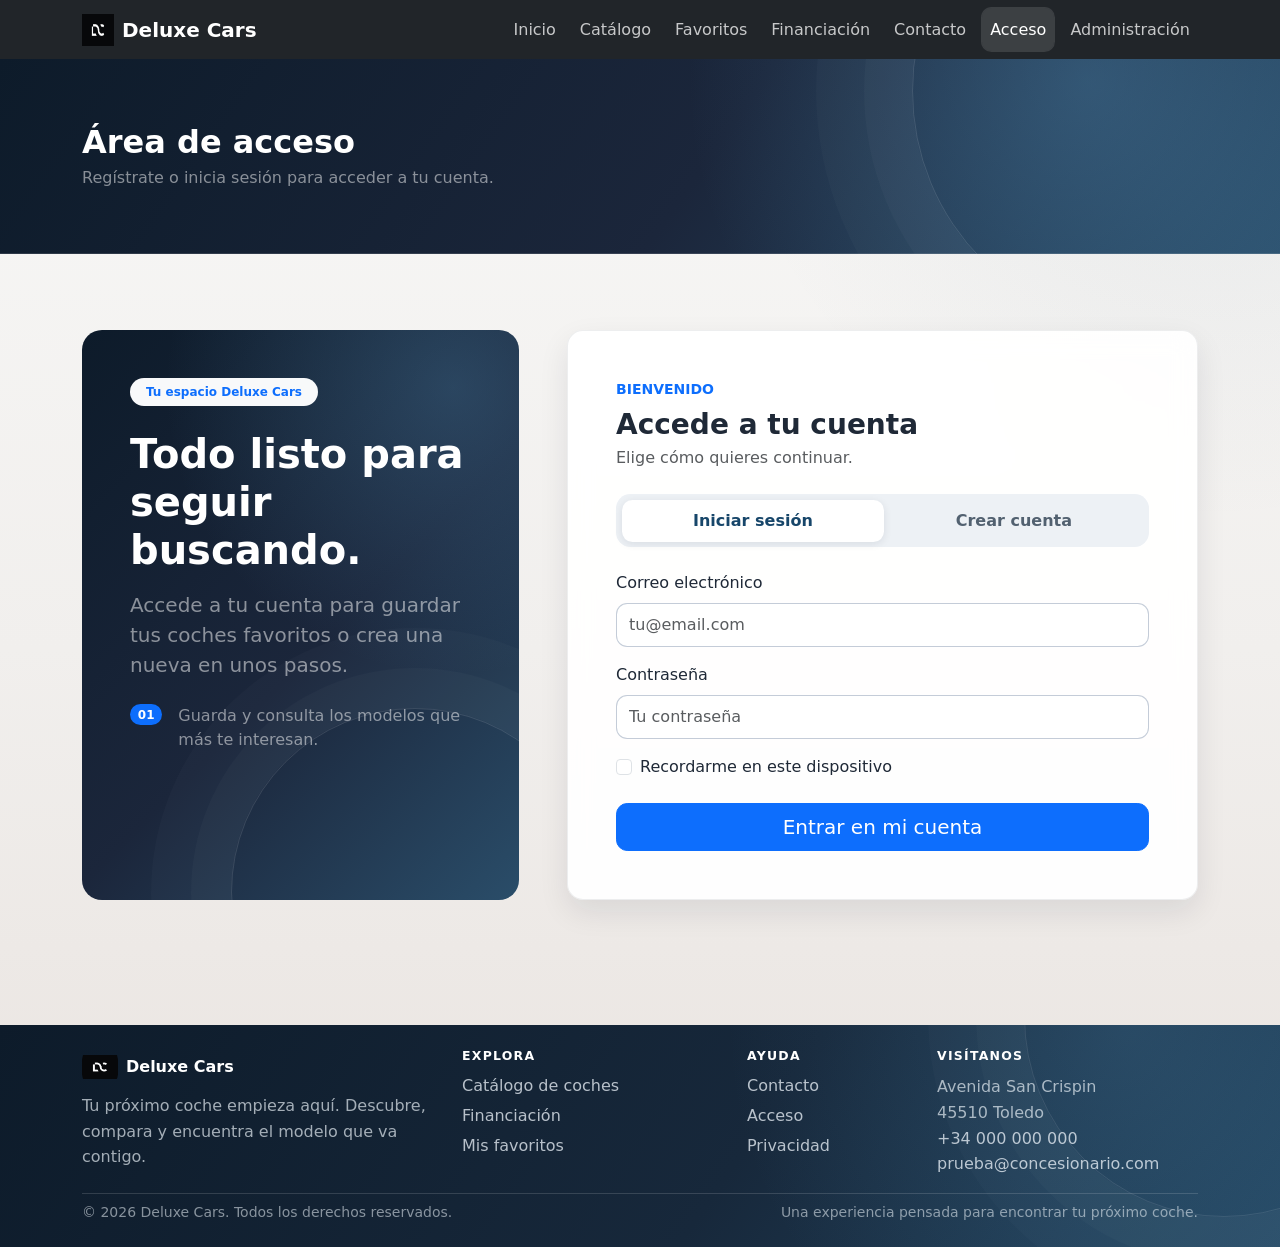
==== commit b7809dc9: "Separa el panel de administración Añade una página de administración con CSS y JavaScript propios, c" ====
--- a/src/acceso.html
+++ b/src/acceso.html
@@ -31,10 +31,6 @@
                         <span class="badge rounded-pill text-bg-primary">01</span>
                         <p class="mb-0 text-white-50">Guarda y consulta los modelos que más te interesan.</p>
                     </div>
-                    <div class="d-flex align-items-start gap-3">
-                        <span class="badge rounded-pill text-bg-primary">02</span>
-                        <p class="mb-0 text-white-50">Administra el catálogo y los coches destacados desde el panel.</p>
-                    </div>
                 </div>
             </section>
         </div>
@@ -51,8 +47,6 @@
                                 aria-pressed="true" data-view="login">Iniciar sesión</button>
                         <button type="button" class="nav-link" id="registerTab" aria-controls="registerForm"
                                 aria-pressed="false" data-view="register">Crear cuenta</button>
-                        <button type="button" class="nav-link" id="adminTab" aria-controls="adminForm"
-                                aria-pressed="false" data-view="admin">Administración</button>
                     </div>
 
                     <form id="loginForm" aria-labelledby="loginTab">
@@ -94,24 +88,6 @@
                         <button type="submit" class="btn btn-primary btn-lg w-100 mt-2">Crear mi cuenta</button>
                     </form>
 
-                    <form id="adminForm" class="d-none" aria-labelledby="adminTab">
-                        <div class="alert alert-info border-0 small mb-4" role="note">
-                            <strong>Acceso de demostración.</strong> Usa las credenciales indicadas para abrir las herramientas de administración. No usar en producción.
-                            <div class="mt-2"><span class="fw-semibold">Correo:</span> admin@deluxecars.com <span class="mx-1">·</span> <span class="fw-semibold">Contraseña:</span> admin</div>
-                        </div>
-                        <div class="mb-3">
-                            <label for="adminEmail" class="form-label">Correo electrónico</label>
-                            <input type="email" class="form-control" id="adminEmail" autocomplete="username"
-                                   placeholder="admin@deluxecars.com" required>
-                        </div>
-                        <div class="mb-3">
-                            <label for="adminPassword" class="form-label">Contraseña</label>
-                            <input type="password" class="form-control" id="adminPassword"
-                                   autocomplete="current-password" placeholder="Contraseña de administrador" required>
-                        </div>
-                        <button type="submit" class="btn btn-primary btn-lg w-100 mt-2">Entrar en administración</button>
-                    </form>
-
                     <div id="feedback" class="alert d-none mt-4 mb-0" role="status" aria-live="polite"></div>
                 </div>
 
@@ -123,112 +99,6 @@
                             <p class="text-muted mb-0" id="accountDescription"></p>
                         </div>
                         <button id="logoutButton" type="button" class="btn btn-outline-secondary">Cerrar sesión</button>
-                    </div>
-                    <div id="adminUsers" class="d-none">
-                        <div class="alert alert-primary d-flex align-items-start gap-2 mb-4" role="note">
-                            <span class="fw-bold" aria-hidden="true">i</span>
-                            <span>Los cambios se guardan en este navegador. Organiza el catálogo y la selección que aparece en Inicio desde sus apartados.</span>
-                        </div>
-                        <ul class="nav nav-tabs mb-4" id="adminToolsTabs" role="tablist">
-                            <li class="nav-item" role="presentation">
-                                <button class="nav-link active fw-semibold" id="inventoryTab" data-bs-toggle="tab"
-                                        data-bs-target="#inventoryPanel" type="button" role="tab"
-                                        aria-controls="inventoryPanel" aria-selected="true">Catálogo</button>
-                            </li>
-                            <li class="nav-item" role="presentation">
-                                <button class="nav-link fw-semibold" id="featuredTab" data-bs-toggle="tab"
-                                        data-bs-target="#featuredPanel" type="button" role="tab"
-                                        aria-controls="featuredPanel" aria-selected="false">Coches del inicio</button>
-                            </li>
-                        </ul>
-                        <div class="tab-content">
-                            <section class="tab-pane fade show active" id="inventoryPanel" role="tabpanel"
-                                     aria-labelledby="inventoryTab">
-                                <div class="admin-section-card p-3 p-md-4">
-                                    <div class="d-flex flex-column flex-sm-row justify-content-between align-items-sm-center gap-2 mb-3">
-                                        <div>
-                                            <h3 class="h5 fw-bold mb-1">Gestionar catálogo</h3>
-                                            <p class="small text-muted mb-0">Añade vehículos nuevos o modifica los datos existentes.</p>
-                                        </div>
-                                        <button class="btn btn-primary" type="button" data-bs-toggle="collapse"
-                                                data-bs-target="#carFormPanel" aria-expanded="false" aria-controls="carFormPanel">
-                                            Añadir coche
-                                        </button>
-                                    </div>
-                                    <div class="collapse mb-4" id="carFormPanel">
-                                        <div class="border rounded-3 bg-white p-3">
-                                            <h4 class="h6 fw-bold mb-3" id="carFormTitle">Datos del vehículo</h4>
-                                            <form id="addCarForm" class="row g-3">
-                                                <input type="hidden" id="editingCarId">
-                                                <div class="col-md-6">
-                                                    <label for="carName" class="form-label">Modelo</label>
-                                                    <input type="text" id="carName" class="form-control" maxlength="80" required>
-                                                </div>
-                                                <div class="col-md-3">
-                                                    <label for="carYear" class="form-label">Año</label>
-                                                    <input type="number" id="carYear" class="form-control" min="1900" max="2100" required>
-                                                </div>
-                                                <div class="col-md-3">
-                                                    <label for="carPrice" class="form-label">Precio (€)</label>
-                                                    <input type="number" id="carPrice" class="form-control" min="1" step="1" required>
-                                                </div>
-                                                <div class="col-12">
-                                                    <label for="carImage" class="form-label">Ruta o URL de imagen <span class="text-muted">(opcional)</span></label>
-                                                    <input type="text" id="carImage" class="form-control" maxlength="300"
-                                                           placeholder="img/mi-coche.png">
-                                                </div>
-                                                <div class="col-12">
-                                                    <label for="carDescription" class="form-label">Descripción</label>
-                                                    <textarea id="carDescription" class="form-control" rows="2" maxlength="500"
-                                                              placeholder="Gasolina · Sedán · Sport"></textarea>
-                                                </div>
-                                                <div class="col-md-6">
-                                                    <label for="carSpecs" class="form-label">Ficha técnica</label>
-                                                    <textarea id="carSpecs" class="form-control" rows="3" maxlength="1000"
-                                                              placeholder="Un dato por línea, por ejemplo: Motor: 2.0 TFSI"></textarea>
-                                                </div>
-                                                <div class="col-md-6">
-                                                    <label for="carTags" class="form-label">Etiquetas</label>
-                                                    <input type="text" id="carTags" class="form-control" maxlength="250"
-                                                           placeholder="Deportivo, Premium, Tecnología">
-                                                    <div class="form-text">Separa las etiquetas con comas.</div>
-                                                </div>
-                                                <div class="col-12 d-flex flex-wrap gap-2">
-                                                    <button id="saveCarButton" type="submit" class="btn btn-primary">Guardar coche</button>
-                                                    <button id="cancelCarEdit" type="button" class="btn btn-outline-secondary d-none">Cancelar edición</button>
-                                                </div>
-                                            </form>
-                                        </div>
-                                    </div>
-                                    <div id="carFeedback" class="alert d-none" role="status" aria-live="polite"></div>
-                                    <div class="d-flex justify-content-between align-items-center mb-2">
-                                        <h4 class="h6 fw-bold mb-0">Vehículos disponibles</h4>
-                                        <span class="small text-muted">Editar o retirar un coche</span>
-                                    </div>
-                                    <div class="table-responsive admin-table-wrap">
-                                        <table class="table table-hover align-middle mb-0">
-                                            <thead class="table-light"><tr><th>Modelo</th><th>Año</th><th>Precio</th><th class="text-end">Acciones</th></tr></thead>
-                                            <tbody id="carList"></tbody>
-                                        </table>
-                                    </div>
-                                </div>
-                            </section>
-                            <section class="tab-pane fade" id="featuredPanel" role="tabpanel"
-                                     aria-labelledby="featuredTab">
-                                <div class="admin-section-card p-3 p-md-4">
-                                    <div class="mb-3">
-                                        <h3 class="h5 fw-bold mb-1">Selección de Inicio</h3>
-                                        <p class="small text-muted mb-0">Marca los vehículos que quieras destacar en la portada. Puedes incluir coches añadidos al catálogo.</p>
-                                    </div>
-                                    <div id="homeCarList" class="row g-2 mb-3"></div>
-                                    <div class="border-top pt-3 d-flex flex-column flex-sm-row justify-content-between align-items-sm-center gap-2">
-                                        <span class="small text-muted">La selección se guarda en este navegador.</span>
-                                        <button id="saveHomeCars" type="button" class="btn btn-primary">Guardar selección</button>
-                                    </div>
-                                    <div id="homeFeedback" class="alert d-none mt-3 mb-0" role="status" aria-live="polite"></div>
-                                </div>
-                            </section>
-                        </div>
                     </div>
                 </div>
             </section>
--- a/src/acceso.css
+++ b/src/acceso.css
@@ -60,24 +60,3 @@
     background: #fff;
     box-shadow: 0 2px 8px rgba(15, 23, 42, 0.09);
 }
-
-.admin-section-card {
-    height: 100%;
-    border: 1px solid rgba(27, 38, 59, 0.08);
-    border-radius: 1rem;
-    background: rgba(255, 255, 255, 0.78);
-}
-
-.admin-feature-option {
-    cursor: pointer;
-    transition: border-color 0.2s ease, background-color 0.2s ease;
-}
-
-.admin-feature-option.is-selected {
-    border-color: rgba(13, 110, 253, 0.55) !important;
-    background: #f0f6ff;
-}
-
-.admin-table-wrap {
-    max-height: 32rem;
-}
